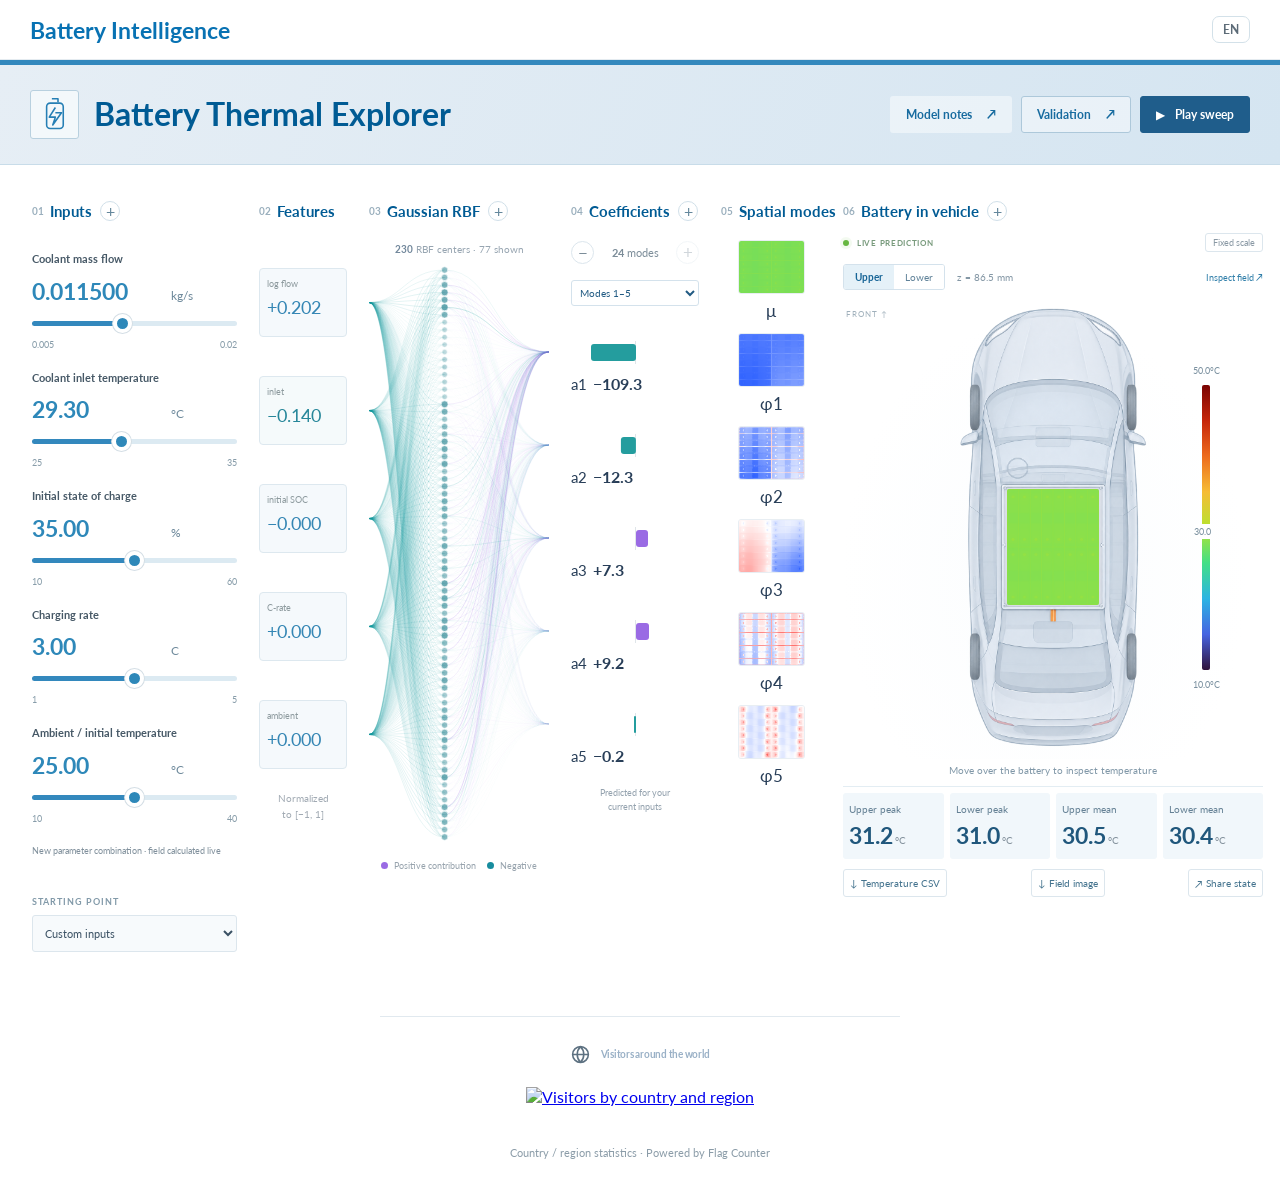
==== index.html @ 950eb792 "Add Chinese language toggle, independent visitor counter and wider vehicle layout" ====
<!doctype html>
<html lang="en">
<head><meta charset="utf-8"><meta name="viewport" content="width=device-width,initial-scale=1"><meta name="theme-color" content="#3388bd"><meta name="description" content="Explore live battery cooling predictions, POD modes, and independent COMSOL validation."><title>Battery Thermal Explorer — Battery Intelligence</title><link rel="icon" href="data:image/svg+xml,%3Csvg xmlns='http://www.w3.org/2000/svg' viewBox='0 0 32 32'%3E%3Crect x='6' y='6' width='20' height='23' rx='4' fill='%232e83b5'/%3E%3Cpath d='M14 1h5v4h-5zM18 9l-7 11h5l-2 8 8-13h-6z' fill='%23e5f3fb'/%3E%3C/svg%3E"><link rel="stylesheet" href="./style.css"><link rel="stylesheet" href="./theme.css?v=7"><link rel="preload" as="image" href="./assets/vehicle-chassis-vertical.png"></head>
<body>
<div class="topline"><a href="./" class="brand">Battery Intelligence</a><div class="top-right"><button id="languageToggle" class="lang" type="button" aria-label="Switch language" data-no-i18n>EN</button></div></div>
<header class="toolbar"><div class="identity"><div class="logo" aria-hidden="true"><svg viewBox="0 0 40 40"><rect x="11" y="7" width="19" height="29" rx="4"/><path d="M17 2h7v4M21 12l-7 11h7l-3 9 10-14h-7"/></svg></div><div><h1>Battery Thermal Explorer</h1></div></div><div class="actions"><button class="quiet" id="notesButton">Model notes <span>↗</span></button><button id="validationButton">Validation <span>↗</span></button><button class="primary" id="sweepButton"><span>▶</span> Play sweep</button></div></header>
<main>
<div id="loadError" class="error" role="alert" hidden></div>
<section class="pipeline" aria-label="Prediction pipeline">
 <section class="stage input-stage"><h2><span>01</span> Inputs <button class="help" data-help="inputs" aria-label="About model inputs">+</button></h2><div class="input-content">
<div class="control"><label for="flow">Coolant mass flow</label><div class="input-value"><input id="flowNumber" aria-label="Coolant mass flow (kg/s)" type="number" min="0.005" max="0.02" step="1e-06" value="0.0115"><span>kg/s</span></div><input id="flow" type="range" min="0.005" max="0.02" step="1e-06" value="0.0115"><div class="limits"><span>0.005</span><span>0.02</span></div></div><div class="control"><label for="tin">Coolant inlet temperature</label><div class="input-value"><input id="tinNumber" aria-label="Coolant inlet temperature (°C)" type="number" min="25" max="35" step="0.01" value="29.3"><span>°C</span></div><input id="tin" type="range" min="25" max="35" step="0.01" value="29.3"><div class="limits"><span>25</span><span>35</span></div></div><div class="control"><label for="soc">Initial state of charge</label><div class="input-value"><input id="socNumber" aria-label="Initial state of charge (%)" type="number" min="10" max="60" step="0.01" value="35"><span>%</span></div><input id="soc" type="range" min="10" max="60" step="0.01" value="35"><div class="limits"><span>10</span><span>60</span></div></div><div class="control"><label for="crate">Charging rate</label><div class="input-value"><input id="crateNumber" aria-label="Charging rate (C)" type="number" min="1" max="5" step="0.01" value="3"><span>C</span></div><input id="crate" type="range" min="1" max="5" step="0.01" value="3"><div class="limits"><span>1</span><span>5</span></div></div><div class="control"><label for="ambient">Ambient / initial temperature</label><div class="input-value"><input id="ambientNumber" aria-label="Ambient / initial temperature (°C)" type="number" min="10" max="40" step="0.01" value="25"><span>°C</span></div><input id="ambient" type="range" min="10" max="40" step="0.01" value="25"><div class="limits"><span>10</span><span>40</span></div></div><div id="inputMessage" class="input-message" role="status"></div><div id="boundaryNote" hidden></div><label class="preset-label" for="preset">STARTING POINT</label><select id="preset"><option value="custom">Custom inputs</option><option value="balanced">Balanced cooling</option><option value="cool">Cool inlet / high flow</option><option value="warm">Warm inlet / low flow</option></select>
 </div></section>
 <section class="stage feature-stage"><h2><span>02</span> Features</h2><div class="feature-content"><div class="feature-pill flow-feature"><small>log flow</small><strong id="u1">—</strong></div><div class="feature-pill tin-feature"><small>inlet</small><strong id="u2">—</strong></div><div class="feature-pill soc-feature"><small>initial SOC</small><strong id="u3">—</strong></div><div class="feature-pill crate-feature"><small>C-rate</small><strong id="u4">—</strong></div><div class="feature-pill ambient-feature"><small>ambient</small><strong id="u5">—</strong></div><p>Normalized<br>to [−1, 1]</p></div></section>
 <section class="stage rbf-stage"><h2><span>03</span> Gaussian RBF <button class="help" data-help="rbf" aria-label="About radial basis functions">+</button></h2><div class="network-wrap"><canvas id="network" width="480" height="1160" aria-label="Five-input Gaussian RBF responses connected to the displayed POD coefficients"></canvas><div class="network-label"><strong>230</strong> RBF centers · 77 shown</div></div><div class="network-legend"><span class="positive-dot"></span>Positive contribution <span class="negative-dot"></span>Negative</div></section>
 <section class="stage coefficients-stage"><h2><span>04</span> Coefficients <button class="help" data-help="coefficients" aria-label="About POD coefficients">+</button></h2><div class="mode-controls"><button id="lessModes" aria-label="Use one fewer POD mode">−</button><span><strong id="modeCount">24</strong> modes</span><button id="moreModes" aria-label="Use one more POD mode">+</button></div><select id="modePage" aria-label="Spatial modes to display"><option value="0">Modes 1–5</option><option value="1">Modes 6–10</option><option value="2">Modes 11–15</option><option value="3">Modes 16–20</option><option value="4">Modes 21–24</option></select><div id="coefficients" class="coefficients"></div><p class="coeff-caption">Predicted for your<br>current inputs</p></section>
 <section class="stage modes-stage"><h2><span>05</span> Spatial modes</h2><div id="modeTiles" class="mode-tiles"></div></section>
 <section class="stage field-stage"><h2><span>06</span> Battery in vehicle <button class="help" data-help="fields" aria-label="About the predicted temperature fields">+</button></h2><div class="field-top"><span id="predictionBadge" class="prediction-badge"><span class="live-dot"></span>LIVE PREDICTION</span><button id="scaleToggle" title="Switch between a fixed and adaptive temperature scale">Fixed scale</button></div>
  <div class="vehicle-toolbar"><div class="slice-tabs" aria-label="Choose internal cut plane"><button id="viewUpper" class="active" aria-pressed="true">Upper</button><button id="viewLower" aria-pressed="false">Lower</button></div><span id="activeHeight">z = 86.5 mm</span><button id="inspectField">Inspect field ↗</button></div>
  <div class="vehicle-panel"><div class="vehicle-scene"><img id="vehicleOutline" data-side="0" src="./assets/vehicle-sedan-vertical.png" alt="Transparent top-down sedan illustration with a longitudinal battery enclosure"><canvas id="vehicleField" width="516" height="644" tabindex="0" aria-label="Live battery temperature in an illustrative vehicle installation"></canvas></div><div class="vehicle-legend"><span id="scaleMax">42°C</span><div class="legend-gradient"></div><span id="scaleMid">33.5</span><span id="scaleMin">25°C</span></div><span class="orientation">FRONT ↑</span></div>
  <div class="vehicle-readout" id="vehicleReadout">Move over the battery to inspect temperature</div>
  <div hidden aria-hidden="true"><canvas id="upper" width="644" height="516"></canvas><canvas id="lower" width="644" height="516"></canvas><span id="upperReadout"></span><span id="lowerReadout"></span></div>
  <div class="stats"><div><span>Upper peak</span><strong id="upperMax">—</strong></div><div><span>Lower peak</span><strong id="lowerMax">—</strong></div><div><span>Upper mean</span><strong id="upperMean">—</strong></div><div><span>Lower mean</span><strong id="lowerMean">—</strong></div></div>
  <div class="export-actions"><button id="csvButton">↓ Temperature CSV</button><button id="pngButton">↓ Field image</button><button id="shareButton" aria-label="Copy a link with the current input parameters">↗ Share state</button></div>
 </section>
</section>
<section class="visitors-widget" aria-label="Visitors around the world"><h2><svg viewBox="0 0 24 24" aria-hidden="true"><circle cx="12" cy="12" r="9"/><path d="M3 12h18M12 3c-5 5-5 13 0 18M12 3c5 5 5 13 0 18"/></svg><span>Visitors around the world</span></h2><a href="https://info.flagcounter.com/058D" target="_blank" rel="noopener noreferrer"><img src="https://s05.flagcounter.com/count/058D/bg_FFFFFF/txt_666666/border_FFFFFF/columns_3/maxflags_12/viewers_0/labels_1/pageviews_1/flags_0/percent_0/" alt="Visitors by country and region" loading="lazy" referrerpolicy="no-referrer-when-downgrade"></a><p>Country / region statistics · Powered by Flag Counter</p></section></main>
<dialog id="validationDialog"><div class="dialog-heading"><div><span class="eyebrow">INDEPENDENT VALIDATION</span><h2>Physics, prediction & the difference.</h2></div><button class="close" data-close aria-label="Close validation">×</button></div><p class="dialog-lead">Compare with COMSOL on cases excluded from fitting, mean-field construction and POD basis generation.</p><div class="validation-toolbar"><label for="validationCase">Held-out condition <select id="validationCase"></select></label><div class="validation-values" id="validationValues"></div><button id="applyCase">Use these inputs ↗</button></div><div class="validation-metrics"><div><span>Current case RMSE</span><strong id="caseRmse">—</strong></div><div><span>Current case MAE</span><strong id="caseMae">—</strong></div><div><span>Largest point error</span><strong id="caseMax">—</strong></div><div><span>Reconstruction</span><strong id="validationModes">24 / 24 modes</strong></div></div><div class="validation-grid"><div class="grid-heading">COMSOL</div><div class="grid-heading">POD + RBF prediction</div><div class="grid-heading">Absolute error</div><figure><canvas id="vUpperTrue" width="483" height="387"></canvas><figcaption>Upper cut plane</figcaption></figure><figure><canvas id="vUpperPred" width="483" height="387"></canvas><figcaption>Upper cut plane</figcaption></figure><figure><canvas id="vUpperError" width="483" height="387"></canvas><figcaption id="upperErrorScale">Error</figcaption></figure><figure><canvas id="vLowerTrue" width="483" height="387"></canvas><figcaption>Lower cut plane</figcaption></figure><figure><canvas id="vLowerPred" width="483" height="387"></canvas><figcaption>Lower cut plane</figcaption></figure><figure><canvas id="vLowerError" width="483" height="387"></canvas><figcaption id="lowerErrorScale">Error</figcaption></figure></div><p class="validation-status" id="validationStatus" role="status"></p><div class="validation-bottom"><div><strong>0.07784 K</strong><span>Overall test RMSE</span></div><div><strong>0.26598 K</strong><span>Overall largest point error</span></div><div><strong>230 / 34 / 40</strong><span>Training / validation / test cases</span></div></div><p class="dialog-fine">Benchmark figures use the full 24-mode model. Temperature panels share the current temperature scale. Error panels share the displayed error scale. For custom conditions without a COMSOL solution, only a prediction is available.</p></dialog>
<dialog id="notesDialog"><div class="dialog-heading"><h2>Five-input endpoint model</h2><button class="close" data-close aria-label="Close model notes">×</button></div><div class="notes-body"><h3>Inputs and endpoint</h3><p>Flow: 0.005–0.020 kg/s. Inlet temperature: 25–35°C. Initial SOC: 10–60%. Charging rate: 1–5C. Ambient temperature: 10–40°C. Battery initial temperature equals ambient. The endpoint is SOC 100%, at t = 3600 × (1 − SOC₀) / C-rate seconds. This is a charging endpoint, not steady state.</p><h3>Prediction</h3><p>The model learns temperature rise above the coolant inlet. A training-only mean rise, the current inlet temperature and 24 POD mode contributions reconstruct two 161 × 129 fields. Gaussian RBF uses 230 centers, ε = 0.25, ridge = 0.0001 and an affine term. The fan draws 77 representative centers; all 230 are evaluated. Five modes are displayed at a time; all 24 are used by default.</p><h3>Data and validation</h3><p>304 complete cases: 230 training, 34 validation and 40 independent test cases. The planned GTR011–GTR020 and GVA005–GVA010 exports are missing and excluded. Actual endpoint SOC was audited for all included cases. Model selection used validation only. Test RMSE: 0.07784 K; largest point error: 0.26598 K.</p><h3>Scope</h3><p>Geometry and nominal cell capacity are fixed. Predictions accept new continuous combinations in the stated ranges. Reported errors compare against COMSOL, not experiments, and do not guarantee accuracy at every new input. Peak and mean values describe the internal cut planes, not the entire battery volume. Upper: z = 86.5 mm. Lower: z = 8.5 mm.</p></div></dialog>
<dialog id="helpDialog"><div class="dialog-heading"><h2 id="helpTitle"></h2><button class="close" data-close aria-label="Close explanation">×</button></div><div class="help-body" id="helpBody"></div></dialog>
<div class="toast" id="toast" role="status"></div>
<script type="module" src="./app.js?v=7"></script>
</body></html>
---- style.css ----
:root{--purple:#342363;--ink:#19232d;--blue:#2265ad;--teal:#159b9e;--green:#45a622;--violet:#9a6be4;--line:#e2e7ec;--muted:#74828c;--paper:#fff;--soft:#f3f6f8;font-family:Inter,"Segoe UI",Arial,sans-serif;color:var(--ink);font-synthesis:none}*{box-sizing:border-box}body{margin:0;background:white}button,input,select{font:inherit}button,a,input,select{-webkit-tap-highlight-color:transparent}button{cursor:pointer}button{border:1px solid var(--line);background:white;border-radius:7px;color:var(--ink);padding:10px 14px;transition:background .15s,border-color .15s}button:hover{background:#f0f4f8;border-color:#b8c7d5}button:focus-visible,select:focus-visible,a:focus-visible,input:focus-visible{outline:3px solid #9cbbff;outline-offset:3px}button:disabled{opacity:.35;cursor:default}button.primary{background:var(--purple);border-color:var(--purple);color:white}button.primary:hover{background:#4a347d}.topline{height:42px;background:var(--purple);border-bottom:3px solid #a5dc46;padding:0 30px;display:flex;justify-content:space-between;align-items:center;color:#f1effa;font-size:11px;letter-spacing:.03em}.brand{color:white;text-decoration:none;font-size:14px;font-weight:800;letter-spacing:.09em}.brand span{color:#b5e66a;margin:0 5px}.top-right{display:flex;align-items:center;gap:8px}.lang{border-left:1px solid #756a91;padding-left:17px;margin-left:14px;font-weight:700}.live-dot{display:inline-block;width:6px;height:6px;border-radius:50%;background:#67b741;box-shadow:0 0 0 3px #67b74114}.toolbar{height:101px;border-bottom:1px solid var(--line);display:flex;align-items:center;justify-content:space-between;padding:0 30px;gap:20px}.identity{display:flex;align-items:center;gap:15px}.logo{width:49px;height:49px;border:1px solid #e0e7ed;border-radius:11px;padding:6px}.logo svg{width:100%;height:100%;fill:none;stroke:#2567a8;stroke-width:1.8;stroke-linejoin:round}.logo path{stroke:#5cad37}h1{margin:0;font-size:clamp(18px,1.6vw,26px);font-weight:740;letter-spacing:-.6px}h1 span{color:var(--blue)}h1 i{font-style:normal;color:#a0acb6;padding:0 8px}.identity p{margin:9px 0 0;font-size:9px;font-weight:600;letter-spacing:1.5px;color:#6b7a88}.identity p span{margin-left:14px;color:#99a3ac}.actions{display:flex;gap:9px;align-items:center;white-space:nowrap;font-size:12px;font-weight:650}.actions button span{margin-left:12px}.actions .quiet{border-color:transparent}.actions .primary span{margin:0 7px 0 0}main{max-width:1780px;padding:0 30px;margin:auto}.scope{height:65px;display:flex;align-items:center;gap:13px;font-size:11px;color:#5d6d7a;white-space:nowrap}.scope b{font-weight:400;color:#bcc4ca}.scope-label{font-size:9px;color:#8a96a1;letter-spacing:1.1px;font-weight:700;margin-right:4px}.scope .info-button{padding:0;width:17px;height:17px;font:11px Georgia,serif;border-radius:50%;color:#7f8d98}.runtime{margin-left:auto;color:var(--teal);font:11px Consolas,monospace}.pipeline{display:grid;grid-template-columns:minmax(175px,1.1fr) 80px minmax(175px,1.15fr) 120px 100px minmax(305px,1.8fr);gap:20px;padding-top:15px;align-items:start}.stage{min-width:0}h2{font-size:14px;font-weight:750;letter-spacing:-.25px;margin:0;color:var(--blue);display:flex;gap:5px;align-items:center;min-height:25px;white-space:nowrap}h2>span{color:#99b0c6;font-size:10px;font-weight:650;margin-right:1px}.help{padding:0;width:20px;height:20px;border-radius:50%;margin-left:3px;color:#7890a6;font-size:16px;line-height:16px;font-weight:300}.input-content{padding-top:75px}.eyebrow{font-size:9px;letter-spacing:1.15px;color:#8595a2;font-weight:750}.intro{font-size:17px;line-height:1.55;letter-spacing:-.35px;color:#34495a;margin:13px 0 33px}.control{margin-bottom:31px;--accent:var(--green)}.control.teal{--accent:var(--teal)}.control label{display:block;font-size:11px;font-weight:650;margin-bottom:7px}.input-value{display:flex;align-items:baseline;gap:7px;color:var(--accent);margin-bottom:12px}.input-value input{width:120px;font:700 25px Consolas,"Courier New",monospace;letter-spacing:-1px;color:var(--accent);border:0;border-bottom:1px solid transparent;padding:2px 0;background:transparent;appearance:textfield;-moz-appearance:textfield}.input-value input::-webkit-inner-spin-button{-webkit-appearance:none}.input-value input:hover{border-bottom-color:#d7e1e9}.input-value span{font-size:12px}input[type=range]{display:block;width:100%;height:5px;appearance:none;background:linear-gradient(to right,var(--accent) 45%,#dbe8dd 45%);border-radius:5px;cursor:pointer;margin:13px 0}input[type=range]::-webkit-slider-thumb{appearance:none;width:19px;height:19px;background:var(--accent);border:4px solid white;border-radius:50%;box-shadow:0 0 0 1px #d4dee5}input[type=range]::-moz-range-thumb{width:12px;height:12px;background:var(--accent);border:4px solid white;border-radius:50%;box-shadow:0 0 0 1px #d4dee5}.limits{display:flex;justify-content:space-between;font-size:9px;color:#99a6b0;margin-top:8px}.input-message{font-size:10px;color:#80909c;margin-top:7px;min-height:28px;line-height:1.5}.boundary-note{font-size:10px;line-height:1.5;color:#98631d;padding:9px;border:1px solid #eddfc6;background:#fffbf1;border-radius:6px;margin:8px 0}.preset-label{display:block;font-size:8px;letter-spacing:1px;font-weight:700;color:#8e9da9;margin:17px 0 8px}select{max-width:100%;background:#f6f8fa;border:1px solid var(--line);border-radius:6px;padding:8px;font-size:10px;color:#3b5164}.input-stage select{width:100%}.scope-small{font-size:9px;color:#97a2ac;line-height:1.7;margin-top:18px}.feature-content{padding-top:195px}.feature-pill{position:relative;border:1px solid #e3e9ed;border-radius:9px;padding:10px 7px 9px;margin-bottom:95px;background:#f7faf8;color:var(--green)}.feature-pill.tin-feature{background:#f4fafa;color:var(--teal);margin-bottom:17px}.feature-pill small{font-size:8px;display:block;color:#8d9a9e;white-space:nowrap}.feature-pill strong{font:700 17px Consolas,monospace;display:block;margin-top:7px}.feature-pill>span{position:absolute;right:6px;top:-15px;font:italic 12px Georgia,serif;color:#74917c}.feature-content p{font-size:9px;line-height:1.6;text-align:center;color:#a1aab3}.network-wrap{height:570px;position:relative;margin-top:15px}.network-wrap canvas{width:100%;height:100%}.network-label{position:absolute;top:3px;left:0;right:0;text-align:center;font-size:9px;color:#97a5b1;pointer-events:none}.network-label strong{color:#71879b}.network-legend{display:flex;gap:5px;align-items:center;font-size:8px;color:#97a3ad;white-space:nowrap;justify-content:center}.positive-dot,.negative-dot{display:inline-block;width:7px;height:7px;border-radius:50%;background:var(--violet)}.negative-dot{background:var(--teal);margin-left:5px}.mode-controls{height:55px;display:flex;align-items:center;justify-content:space-between;gap:2px;font-size:10px;color:#7c8d99}.mode-controls button{width:23px;height:23px;padding:0;border-radius:50%;font-size:17px;color:#7c8d99}.mode-controls span{white-space:nowrap}.coefficient{height:93px;display:flex;flex-direction:column;justify-content:center;position:relative;border:0;background:none;text-align:left;padding:8px 0;width:100%;border-radius:0}.coefficient:hover{background:#f8f9fc;border-color:transparent}.coefficient .bar-track{height:23px;border-left:1px solid #dfe5e9;position:relative;left:50%;width:1px}.coefficient .bar{position:absolute;left:0;top:3px;height:17px;min-width:2px;border-radius:4px;background:var(--violet)}.coefficient .value{font:700 15px Consolas,monospace;margin-top:10px;text-align:center;white-space:nowrap;letter-spacing:-.6px}.coefficient .index{font:italic 13px Georgia,serif;margin-right:4px}.coefficient.disabled{opacity:.22}.coefficient.focused:after{position:absolute;bottom:8px;height:2px;background:#c8b4ec;content:"";left:20%;right:20%}.coeff-caption{font-size:9px;line-height:1.6;color:#94a2ae;text-align:center;margin:1px 0 0}.mode-tiles{padding-top:9px}.mode-tile{height:93px;display:flex;flex-direction:column;align-items:center;justify-content:center;padding:0;border:0;background:transparent;width:100%}.mode-tile:hover{background:#f5f7fa;border-color:transparent}.mode-tile canvas{width:67px;height:54px;border-radius:6px;border:1px solid #e8eef3;image-rendering:auto;box-shadow:0 1px 4px #22334408}.mode-tile span{font:bold italic 15px Georgia,serif;margin-top:6px}.mode-tile.disabled{opacity:.22}.field-top{height:45px;display:flex;justify-content:space-between;align-items:center;gap:5px}.prediction-badge{font-size:8px;letter-spacing:.8px;font-weight:700;color:#789a7c;display:flex;align-items:center;gap:8px}.field-top button{padding:3px 7px;font-size:8px;color:#8998a4}.fields-with-legend{display:flex;gap:10px}.field-canvases{flex:1;min-width:0}.field-block{margin-bottom:13px}.field-label{display:flex;justify-content:space-between;gap:3px;margin:0 0 7px;font-size:10px;font-weight:650}.field-label small{font-size:9px;font-weight:400;color:#93a0aa}.field-block canvas{display:block;width:100%;height:auto;aspect-ratio:161/129;border-radius:4px;cursor:crosshair;background:#f2f5f8;box-shadow:0 0 0 1px #233a4b0c}.field-readout{font:8px Consolas,monospace;color:#91a0ad;height:19px;padding-top:6px;white-space:nowrap;overflow:hidden}.legend{width:30px;position:relative;display:flex;flex-direction:column;font-size:9px;color:#7c8a96;text-align:center;padding-top:20px;padding-bottom:30px}.legend-gradient{flex:1;width:9px;min-height:250px;margin:8px auto;background:linear-gradient(to top,#30123b,#4664e1,#2cb4e3,#42df86,#b7e32f,#f6bc35,#ed6b1d,#c6260a,#7a0403);border-radius:4px}.legend>span:nth-last-child(2){position:absolute;top:49%;left:17px;font-size:8px;transform:translateY(8px);background:white;padding-left:2px}.stats{display:grid;grid-template-columns:repeat(4,1fr);gap:7px;margin-top:-3px}.stats>div{background:#f4f6f8;border-radius:7px;padding:10px 7px;min-width:0}.stats span{display:block;font-size:8px;color:#71838f;white-space:nowrap}.stats strong{display:block;font-size:17px;margin-top:7px;letter-spacing:-.6px;white-space:nowrap}.stats strong small{font-size:9px;font-weight:400;color:#82909b;margin-left:2px}.export-actions{display:flex;justify-content:space-between;gap:5px;margin:13px 0 0}.export-actions button{font-size:8px;padding:7px 5px;background:#fff;white-space:nowrap}.field-note{font-size:8px;line-height:1.5;color:#a0aab2;margin:9px 0}.formula-strip{margin-top:31px;padding:22px 0;border-top:1px solid var(--line);border-bottom:1px solid var(--line);display:flex;align-items:center;justify-content:space-between;gap:30px}.equation-label{display:block;font-size:8px;color:#8a9ba8;letter-spacing:1.1px;font-weight:700;margin-bottom:10px}.formula strong{font-family:Georgia,serif;font-size:19px;font-style:italic;font-weight:500}.purple{color:#8864bd}.proof{display:flex;align-items:center;gap:14px;border-left:1px solid var(--line);padding-left:30px}.proof-num{color:var(--blue);font-size:29px;letter-spacing:-1px;font-weight:700}.proof-num small{font-size:12px;letter-spacing:0;font-weight:400}.proof>span:last-child{font-size:10px;line-height:1.5;color:#596d7e}.proof button{padding:0;border:0;background:none;border-radius:0;font-size:9px;color:var(--blue)}.formula-description{font-size:11px;line-height:1.6;color:#627788}.formula-description span{font-size:9px;color:#96a4ae}footer{display:flex;justify-content:space-between;align-items:center;gap:15px;padding:20px 0 25px;color:#97a5af;font-size:9px}footer b{font-weight:400;padding:0 8px}footer button{padding:0;margin-left:15px;border:0;background:none;font-size:9px;color:#6f879e}.error{padding:15px;background:#fff1ec;color:#a23a21;border:1px solid #f3d4c5;font-size:13px;border-radius:7px;margin-bottom:10px}dialog{border:1px solid #e0e7ed;border-radius:16px;box-shadow:0 30px 120px #1f163a38;padding:30px;max-width:min(1100px,94vw);max-height:92vh;color:var(--ink);width:1100px}dialog::backdrop{background:#1b183d77;backdrop-filter:blur(4px)}.dialog-heading{display:flex;justify-content:space-between;align-items:center;gap:20px}.dialog-heading h2{font-size:25px;letter-spacing:-.7px;color:#263b4d;margin:8px 0;white-space:normal}.close{width:34px;height:34px;border-radius:50%;padding:0;font-size:23px;flex-shrink:0;color:#8496a4}.dialog-lead{font-size:12px;color:#83929e;line-height:1.6}.validation-toolbar{display:flex;align-items:center;justify-content:space-between;gap:20px;margin:25px 0 15px;padding:14px;background:#f4f7f9;border-radius:9px}.validation-toolbar label{font-size:10px;color:#82909a}.validation-toolbar select{margin-left:10px;background:white;min-width:110px}.validation-values{font:12px Consolas,monospace;color:#3f6077}.validation-toolbar button{font-size:10px;padding:8px 12px}.validation-metrics{display:grid;grid-template-columns:repeat(4,1fr);gap:12px;margin:18px 0}.validation-metrics>div{padding:10px;border-left:2px solid #dbe6ef}.validation-metrics span{display:block;font-size:10px;color:#8b99a4}.validation-metrics strong{display:block;margin-top:8px;font-size:18px;letter-spacing:-.5px}.validation-grid{display:grid;grid-template-columns:repeat(3,1fr);gap:8px 14px}.grid-heading{font-size:12px;font-weight:700;color:#617b8e;padding:8px 0}.validation-grid figure{margin:0}.validation-grid canvas{width:100%;aspect-ratio:161/129;height:auto;border-radius:5px;background:#edf2f6}.validation-grid figcaption{font-size:9px;color:#8b9ba7;margin:6px 0 13px}.validation-bottom{padding:17px;background:#f4f6fa;border-radius:9px;display:flex;justify-content:space-between;gap:20px}.validation-bottom strong{display:block;font-size:20px;color:var(--blue);letter-spacing:-.5px}.validation-bottom span{font-size:10px;color:#8a9ba7;display:block;margin-top:6px}.dialog-fine{font-size:10px;line-height:1.7;color:#94a0aa}.validation-status{color:#789382;font-size:11px}.notes-body{font-size:13px;color:#617587;line-height:1.8;margin-top:16px}.notes-body h3{font-size:13px;color:#2f4b60;margin:24px 0 6px}.notes-body p{margin:5px 0 12px}.notes-grid{display:grid;grid-template-columns:1fr 1fr;gap:35px}.math-note{font:13px/2 Consolas,monospace;background:#f5f7fa;border-radius:8px;padding:16px;color:#5d4887}.notes-future{border-top:1px solid var(--line);padding-top:15px;font-size:11px}.help-body{font-size:14px;line-height:1.8;color:#647b8c;margin-top:15px}.help-body canvas{max-width:420px;width:100%;border-radius:8px;display:block;margin:18px auto}.help-body .mode-description{font:12px Consolas,monospace;text-align:center}#helpDialog{width:620px}.toast{position:fixed;bottom:25px;left:50%;transform:translate(-50%,20px);opacity:0;pointer-events:none;background:var(--purple);color:white;padding:12px 20px;border-radius:8px;font-size:12px;box-shadow:0 5px 25px #34236328;transition:.2s;z-index:100}.toast.visible{opacity:1;transform:translate(-50%,0)}
@media(min-width:1700px){.pipeline{grid-template-columns:230px 95px minmax(230px,1.1fr) 150px 125px minmax(390px,1.6fr);gap:30px}.network-wrap{height:650px}.coefficient,.mode-tile{height:105px}.mode-tile canvas{width:80px;height:64px}.field-readout{font-size:10px}.field-label{font-size:12px}.stats strong{font-size:22px}h2{font-size:16px}.feature-content{padding-top:230px}.feature-pill{margin-bottom:125px}.input-content{padding-top:110px}.control{margin-bottom:50px}.scope{font-size:12px}.export-actions button{font-size:10px}}
@media(max-width:1200px){main{padding:0 22px}.toolbar{padding:0 22px}.pipeline{grid-template-columns:minmax(180px,1.5fr) 95px minmax(200px,1.5fr) 140px 120px;gap:25px}.field-stage{grid-column:1/-1;border-top:1px solid var(--line);padding-top:22px;display:grid;grid-template-columns:1fr 1fr;column-gap:30px}.field-stage h2,.field-top{grid-column:1/-1}.fields-with-legend{grid-column:1/-1}.field-canvases{display:grid;grid-template-columns:1fr 1fr;gap:30px}.legend{padding-bottom:35px}.legend-gradient{min-height:150px}.stats{grid-column:1/-1;margin-top:10px}.export-actions{justify-content:flex-start;grid-column:1/-1}.export-actions button{font-size:10px;padding:9px 16px}.field-note{grid-column:1/-1}.actions .quiet{display:none}.scope{gap:9px}.identity p span{display:none}.formula-description{display:none}.formula-strip{margin-top:20px}.proof{padding-left:20px}.network-wrap{height:565px}}
@media(max-width:800px){.topline{padding:0 17px}.top-right>span:nth-child(2){display:none}.toolbar{height:auto;min-height:100px;flex-wrap:wrap;padding:17px;gap:13px}.identity{gap:10px}.logo{width:39px;height:39px}.identity p{font-size:7px;letter-spacing:1px}.actions{width:100%;justify-content:flex-end}.actions button{font-size:11px;padding:8px 12px}main{padding:0 17px}.scope{height:auto;flex-wrap:wrap;gap:7px;padding:16px 0;font-size:9px}.scope-label{width:100%}.runtime{margin-left:0;width:100%;margin-top:6px}.pipeline{grid-template-columns:1fr 1fr 1fr;gap:25px 15px}.input-stage{grid-column:1/3}.input-content{padding-top:20px}.intro{font-size:16px;margin:10px 0 22px}.control{margin-bottom:23px}.control label{font-size:12px}.input-value input{font-size:26px;width:138px}.input-stage select{font-size:11px}.scope-small{display:none}.feature-stage{grid-column:3}.feature-content{padding-top:128px}.feature-pill{margin-bottom:110px}.rbf-stage{grid-column:1}.coefficients-stage{grid-column:2}.modes-stage{grid-column:3}.network-wrap{height:565px}.network-label{font-size:8px}.network-legend{display:none}.field-stage{grid-column:1/-1;display:block}.field-canvases{gap:15px}.field-label{font-size:9px;flex-wrap:wrap}.field-label small{font-size:8px}.legend{width:24px;font-size:8px}.legend-gradient{width:7px;min-height:100px}.legend>span:nth-last-child(2){display:none}.field-readout{font-size:7px;white-space:normal;height:25px}.stats{gap:5px}.stats>div{padding:9px 6px}.stats strong{font-size:17px}.stats span{font-size:8px}.formula-strip{flex-wrap:wrap;gap:20px}.formula strong{font-size:17px}.proof{border-left:0;padding-left:0}.proof-num{font-size:25px}footer{align-items:flex-start;line-height:1.8;font-size:8px}footer>span:last-child{text-align:right}footer button{display:block;margin:0 0 0 auto}.coefficient .value{font-size:14px}.mode-tile canvas{width:60px;height:48px}h2{font-size:12px}dialog{padding:20px;max-width:96vw;max-height:94vh;border-radius:11px}.dialog-heading h2{font-size:20px}.validation-toolbar{flex-wrap:wrap;gap:13px}.validation-values{font-size:10px}.validation-metrics{grid-template-columns:1fr 1fr}.validation-metrics strong{font-size:16px}.validation-grid{gap:6px}.grid-heading{font-size:9px}.validation-grid figcaption{font-size:8px}.validation-bottom{gap:9px}.validation-bottom strong{font-size:16px}.validation-bottom span{font-size:8px}.notes-grid{grid-template-columns:1fr;gap:0}.field-top button{font-size:9px}}
@media(prefers-reduced-motion:reduce){*{transition:none!important;scroll-behavior:auto!important}}

.coefficients{padding-top:46px}@media(min-width:1700px){.coefficients{padding-top:59px}}
---- theme.css ----
@font-face{font-family:Lato;src:url('./assets/Lato-Regular.ttf') format('truetype');font-style:normal;font-weight:400;font-display:swap}@font-face{font-family:Lato;src:url('./assets/Lato-Bold.ttf') format('truetype');font-style:normal;font-weight:700;font-display:swap}
:root{font-family:Lato,'Segoe UI',Helvetica,Arial,sans-serif;--purple:#205a86;--blue:#267fb5;--ink:#283e58;--line:#dce6ed;--soft:#f3f8fb;--green:#2e88b9;--teal:#178c9e}body{color:#34485a;background:#fff;-webkit-font-smoothing:antialiased}.topline{height:52px;background:white;color:#66727b;border-bottom:1px solid #e4ebf0;padding:0 max(30px,calc((100vw - 1576px)/2));font-size:11px}.brand{color:#2d86b9;font-size:19px;letter-spacing:1px;font-weight:400}.brand span{color:#9bbdd1;margin:0 4px}.lang{border-color:#d3e1e9;color:#5d6c78}.toolbar{height:98px;background:#3388bd;color:white;border-bottom:0;padding:0 max(30px,calc((100vw - 1576px)/2));box-shadow:inset 0 2px 4px #19537918}.logo{border-color:#ffffff5c;background:#ffffff0d;border-radius:3px}.logo svg{stroke:white}.logo path{stroke:#d6ecf8}h1{font-size:27px;font-weight:400;letter-spacing:0;color:white}h1 span{color:#d9effc}h1 i{color:#d0e7f5}.identity p{font-size:9px;font-weight:400;letter-spacing:1.4px;color:#e1f1fa}.identity p span{color:#c1dff0}.actions button{font-family:Lato,Arial,sans-serif;font-weight:700;border-radius:3px;background:#ffffff13;color:white;border-color:#ffffff66;padding:10px 15px}.actions button:hover{background:#ffffff2a}.actions .quiet{border-color:transparent}.actions button.primary{background:#1f5d8b;border-color:#1f5d8b}.actions button.primary:hover{background:#184d75}main{max-width:1640px;padding:0 32px}.scope{height:62px;gap:12px;font-size:11px;color:#667f91;border-bottom:1px solid #e5edf2}.scope-label{font-size:9px;font-weight:700;color:#778e9d}.scope .runtime{font-family:Lato,Arial,sans-serif;font-size:11px;color:#328397}.pipeline{grid-template-columns:205px 88px minmax(230px,1fr) 128px 100px 340px;gap:22px;padding:26px 0 0;align-items:start;background:linear-gradient(90deg,#f1f8fc38,white 38%)}.stage h2{font-family:Lato,Arial,sans-serif;font-size:15px;letter-spacing:0;font-weight:700;color:#225b83;height:28px;min-height:28px}.stage h2>span{color:#9aafbd;font-size:10px}.help{border-color:#d1e0e9;color:#64879c}.input-content{padding-top:75px}.eyebrow{color:#7294a8;font-size:9px;letter-spacing:1.1px}.intro{font-size:19px;font-weight:400;line-height:1.5;letter-spacing:0;color:#355a77;margin:14px 0 35px}.control{margin-bottom:44px}.control label{font-size:12px;font-weight:700;color:#3e5b70;line-height:1.5}.input-value input{font-family:Lato,Arial,sans-serif;font-size:28px;font-weight:400;letter-spacing:0;width:135px}.input-value span{font-size:12px;color:#6f8a9c}.limits{font-family:Lato,Arial,sans-serif;font-size:10px;color:#879ca9}.input-message{font-size:11px;line-height:1.6;min-height:35px}.preset-label{font-size:9px;color:#829aa9}.input-stage select{font-size:11px;padding:10px 8px;background:#f7fafc;border-radius:3px}.scope-small{font-size:10px;line-height:1.7;color:#91a4af}.feature-content{padding-top:201px}.feature-pill{border-color:#dde8ef;background:#f5f9fc;color:#3486b4;border-radius:4px;padding:11px 7px;margin-bottom:99px}.feature-pill.tin-feature{background:#f5fafb;color:#27879a;margin-bottom:18px}.feature-pill strong{font:400 20px Lato,Arial,sans-serif}.feature-pill small{font-size:9px}.feature-content p{font-size:10px}.feature-pill>span{font-family:Cambria,Georgia,serif}.network-wrap{height:570px;margin-top:15px}.network-label{font-size:10px}.network-legend{font-size:9px;gap:6px}.mode-controls{height:55px;font-size:11px}.coefficients{padding-top:46px}.coefficient{height:93px}.coefficient .value{font-family:Lato,Arial,sans-serif;font-weight:700;font-size:16px;letter-spacing:0}.coefficient .index{font-family:Cambria,Georgia,serif;font-size:15px;font-weight:400;margin-right:6px}.coefficient .bar{border-radius:3px}.coeff-caption{font-size:10px}.mode-tiles{padding-top:9px}.mode-tile{height:93px}.mode-tile canvas{width:67px;height:54px;border-radius:3px;box-shadow:none}.mode-tile span{font-family:Cambria,Georgia,serif;font-size:17px;font-weight:400}.field-stage{height:640px;display:flex;flex-direction:column;grid-column:auto;min-width:0}.field-stage h2{flex-shrink:0}.field-top{height:35px;flex-shrink:0}.prediction-badge{font-size:8px;letter-spacing:.7px}.field-top button{border-radius:3px;font-size:9px}.vehicle-toolbar{display:flex;align-items:center;gap:9px;height:34px;flex-shrink:0;font-size:10px;color:#8497a5}.slice-tabs{display:flex;border:1px solid #d4e2ec;border-radius:3px;overflow:hidden}.slice-tabs button{border:0;border-radius:0;background:#fff;color:#608299;padding:6px 11px;font-size:10px}.slice-tabs button.active{background:#e5f1f8;color:#176597;font-weight:700}.vehicle-toolbar #inspectField{margin-left:auto;padding:4px 0;font-size:9px;border:0;background:none;color:#2f7ea9;white-space:nowrap}.vehicle-panel{position:relative;flex:1;min-height:0;background:radial-gradient(ellipse at 48% 60%,#ecf4fa3b,transparent 66%);margin:2px 0}.vehicle-scene{height:100%;aspect-ratio:640/1536;width:auto;max-width:100%;position:relative;margin:auto}.vehicle-scene>img{display:block;position:absolute;left:-30%;top:0;width:160%;max-width:none;height:100%;pointer-events:none}.vehicle-scene #vehicleField{position:absolute;left:25.962733%;top:41.666667%;width:48.074534%;height:25%;border-radius:2px;cursor:crosshair;box-shadow:inset 0 0 0 1px #576f7c33;z-index:1}.vehicle-legend{position:absolute;right:0;top:15%;bottom:15%;width:30px;display:flex;flex-direction:column;align-items:center;color:#7a909f;font-size:9px}.vehicle-legend .legend-gradient{flex:1;min-height:0;width:8px;margin:9px 0;border-radius:2px}.vehicle-legend #scaleMid{position:absolute;top:49%;right:10px;background:white;padding:2px 0}.orientation{position:absolute;left:3px;top:13px;font-size:8px;letter-spacing:1px;color:#a0b0bb}.vehicle-readout{font-family:Lato,Arial,sans-serif;font-size:10px;text-align:center;height:25px;flex-shrink:0;color:#8198a8;padding:3px 0;white-space:nowrap}.stats{flex-shrink:0;gap:6px;margin:0;padding-top:6px;border-top:1px solid #e3edf3}.stats>div{background:#f1f7fb;border-radius:3px;padding:10px 6px}.stats span{font-size:9px;color:#658195}.stats strong{font-size:20px;font-weight:400;letter-spacing:0;color:#214e70;margin-top:6px}.stats strong small{font-size:10px}.export-actions{flex-shrink:0;margin-top:10px;gap:5px}.export-actions button{font-size:9px;border-radius:3px;padding:7px 6px;color:#44738e}.field-note{font-size:8px;line-height:1.5;color:#91a4af;flex-shrink:0;margin:8px 0 0}.formula-strip{margin-top:28px;padding:21px 0;border-color:#dde9f1}.formula strong{font-family:Cambria,Georgia,serif;font-size:20px;letter-spacing:0;font-weight:400}.purple{color:#497ca0}.proof-num{color:#297eb0;font-weight:400}.proof button{font-size:10px}.proof>span:last-child{font-size:11px}.formula-description{font-size:12px;color:#597c94}.formula-description span{font-size:10px}.equation-label{color:#7c96a6}.proof{border-color:#dde9f1}footer{font-size:10px;color:#8ba0ad}.dialog-heading h2{color:#285f85;font-family:Lato,Arial,sans-serif;font-weight:400;font-size:27px;letter-spacing:0}.notes-body,.dialog-lead,.help-body{font-family:Lato,Arial,sans-serif}.math-note{font-family:Cambria,Georgia,serif;font-size:15px;background:#f1f7fb;color:#376d91}.validation-metrics strong,.validation-bottom strong{font-family:Lato,Arial,sans-serif;font-weight:400}.validation-values{font-family:Lato,Arial,sans-serif;font-size:13px}.validation-bottom{background:#eff6fb;border-radius:4px}dialog{border-radius:7px}.notes-grid h3{color:#386b8b}.help-body canvas{max-width:460px}.toast{background:#205f8d;border-radius:4px}
@media(min-width:1700px){.pipeline{grid-template-columns:220px 92px minmax(250px,1fr) 135px 105px 350px;gap:25px}.network-wrap{height:570px}.coefficient,.mode-tile{height:93px}.mode-tile canvas{width:70px;height:56px}.feature-content{padding-top:201px}.feature-pill{margin-bottom:99px}.input-content{padding-top:75px}.coefficients{padding-top:46px}.stats strong{font-size:20px}.export-actions button{font-size:9px}}
@media(max-width:1250px){.pipeline{grid-template-columns:180px 76px minmax(190px,1fr) 105px 85px 290px;gap:15px}main{padding:0 24px}.stage h2{font-size:13px}.control label{font-size:11px}.vehicle-toolbar{gap:5px}.slice-tabs button{padding:6px 8px}.vehicle-toolbar #inspectField{font-size:8px}.stats strong{font-size:18px}.stats span{font-size:8px}.input-value input{font-size:25px;width:120px}.network-legend{font-size:8px}.toolbar{padding:0 24px}h1{font-size:23px}.actions{font-size:11px}}
@media(max-width:1050px){.pipeline{grid-template-columns:180px 85px minmax(200px,1fr) 120px 100px;gap:20px}.field-stage{grid-column:1/-1;height:580px;max-width:600px;width:100%;justify-self:center;border-top:1px solid #dce8f1;padding-top:20px;margin-top:15px}.vehicle-scene{margin:auto}.vehicle-panel{min-height:270px}.vehicle-legend{right:13%}.stats{grid-column:auto}.export-actions{justify-content:center;grid-column:auto}.field-stage h2,.field-top{grid-column:auto}.field-note{text-align:center;grid-column:auto}.vehicle-readout{height:25px}.formula-description{display:block}.actions .quiet{display:none}}
@media(max-width:760px){.toolbar{padding:16px 18px;height:auto;min-height:110px}.identity p{font-size:8px}.identity p span{display:none}h1{font-size:20px}.topline{padding:0 18px;height:44px}.brand{font-size:16px}main{padding:0 18px}.scope{height:auto;min-height:80px;font-size:10px;gap:8px;padding:13px 0}.scope-label{width:100%}.pipeline{grid-template-columns:minmax(130px,1fr) 105px 85px;gap:18px 12px;padding-top:22px}.input-stage{grid-column:1/3}.feature-stage{grid-column:3}.input-content{padding-top:20px}.intro{font-size:19px;margin:13px 0 25px}.control{margin-bottom:30px}.input-value input{font-size:27px;width:135px}.feature-content{padding-top:153px}.feature-pill{margin-bottom:105px}.rbf-stage{grid-column:1}.coefficients-stage{grid-column:2}.modes-stage{grid-column:3}.network-wrap{height:570px}.field-stage{grid-column:1/-1;display:flex;height:590px;max-width:400px}.stage h2{font-size:12px}.scope .runtime{font-size:10px}.mode-tile canvas{width:61px;height:49px}.coefficient .value{font-size:14px}.formula-strip{gap:20px}.formula-description{display:none}.formula strong{font-size:18px}.stats strong{font-size:20px}.stats span{font-size:9px}.export-actions button{font-size:10px}.vehicle-toolbar{font-size:10px}.vehicle-toolbar #inspectField{font-size:10px}.vehicle-legend{right:3%}.notes-grid{grid-template-columns:1fr}.dialog-heading h2{font-size:22px}.field-stage h2{font-size:15px}}

/* Restrained typography and blue hierarchy inspired by the COMSOL product pages. */
body,input,button,select,textarea{font-family:Lato,'Segoe UI',Helvetica,Arial,sans-serif}
.topline{height:60px}.brand{font-size:23px;font-weight:700;letter-spacing:0;color:#0872b3}.brand:hover{color:#005b94}
.toolbar{height:105px;background:linear-gradient(110deg,#e6eef5,#d5e5f1);color:#005b94;box-shadow:none;border-top:5px solid #3388bd;border-bottom:1px solid #c8dce9}
h1{color:#005b94;font-size:32px;font-weight:700;line-height:1.2;letter-spacing:0}.logo{border-color:#b8d0df;background:#f3f8fb}.logo svg,.logo path{stroke:#267fb5}
.actions button{color:#176b9f;background:#ffffff70;border-color:#adc8da;font-weight:700}.actions button:hover{background:#fff}.actions .primary{color:white;background:#3388bd;border-color:#3388bd}.actions button.primary:hover{background:#2175ac}
.pipeline{padding-top:32px;padding-bottom:28px;background:none}main{padding-bottom:15px}
.stage h2{color:#005b94;font-size:15px;font-weight:700}.intro{font-weight:400;color:#52616e}.control label{font-weight:700;color:#475967}
.feature-pill strong,.coefficient .value,.coefficient .index,.mode-tile span,.vehicle-readout,.field-readout,.help-body .mode-description,.math-note,.validation-values{font-family:Lato,'Segoe UI',Helvetica,Arial,sans-serif}
.input-value input,.stats strong{font-weight:700;font-variant-numeric:tabular-nums}.stats strong{color:#20577c}.dialog-heading h2{font-weight:700;color:#005b94}.notes-body,.dialog-lead,.help-body{color:#52616e}.notes-grid h3{font-weight:700;color:#005b94}
@media(max-width:1250px){h1{font-size:27px}.stage h2{font-size:13px}}
@media(max-width:760px){.brand{font-size:20px}.topline{height:50px}.toolbar{height:auto;min-height:110px}h1{font-size:23px}.stage h2{font-size:12px}.field-stage h2{font-size:15px}.pipeline{padding-top:24px}}

/* Five aligned input channels and paged inspection of all 24 modes. */
.input-content{padding-top:26px}.control{margin-bottom:20px}.control label{font-size:11px}.input-value input{font-size:23px;width:132px}.input-value{margin:5px 0}.limits{font-size:9px}.feature-content{padding-top:43px}.feature-pill,.feature-pill.tin-feature{height:69px;margin:0 0 39px;padding:9px 7px}.feature-pill strong{font-size:18px}.feature-content p{margin-top:-18px}.input-message{font-size:9px;min-height:35px}.coefficients{padding-top:14px}#modePage{width:100%;padding:5px 4px;border:1px solid #d4e2ec;border-radius:3px;color:#225b83;background:white;font:10px Lato,Arial,sans-serif}.coeff-caption{font-size:9px}
@media(min-width:1700px){.input-content{padding-top:26px}.control{margin-bottom:20px}.feature-content{padding-top:43px}.feature-pill{margin-bottom:39px}.coefficients{padding-top:14px}}
@media(max-width:760px){.input-content{padding-top:24px}.feature-content{padding-top:43px}.control{margin-bottom:20px}.feature-pill{margin-bottom:39px}.input-stage{grid-column:1/3}.feature-stage{grid-column:3}}

/* Compact RBF fan and a larger vehicle viewport. */
.lang{cursor:pointer;background:white;font:700 12px Lato,'Microsoft YaHei',sans-serif;padding:5px 10px}.lang:hover{background:#eef6fb}
html[lang="zh-CN"] body,html[lang="zh-CN"] input,html[lang="zh-CN"] button,html[lang="zh-CN"] select{font-family:Lato,'Microsoft YaHei','PingFang SC',Arial,sans-serif}
@media(min-width:1251px){.pipeline{grid-template-columns:205px 88px minmax(180px,.65fr) 128px 100px minmax(420px,1.35fr);gap:22px}}
@media(min-width:1051px) and (max-width:1250px){.pipeline{grid-template-columns:180px 76px minmax(150px,.65fr) 105px 85px minmax(330px,1.35fr);gap:15px}}
@media(min-width:1051px){.field-stage{height:700px}.network-wrap{height:620px}.vehicle-legend{right:10%}.vehicle-toolbar{gap:12px}.stats span{font-size:10px}.stats strong{font-size:23px}.export-actions button{font-size:10px}}
.visitors-widget{max-width:520px;margin:36px auto 0;padding:25px 12px 10px;border-top:1px solid #e1e9ef;text-align:center;color:#6b7e8c}.visitors-widget h2{display:flex;justify-content:center;align-items:center;gap:10px;font:400 16px Lato,'Microsoft YaHei',Arial,sans-serif;color:#5d7181;margin:0 0 20px}.visitors-widget svg{width:21px;height:21px;stroke:currentColor;fill:none;stroke-width:1.8}.visitors-widget a{display:block}.visitors-widget img{max-width:100%;height:auto;min-height:45px}.visitors-widget p{font-size:11px;margin:14px 0;color:#8b9ca8}html[lang="zh-CN"] .stage h2{font-size:14px}html[lang="zh-CN"] .stats span{font-size:10px}
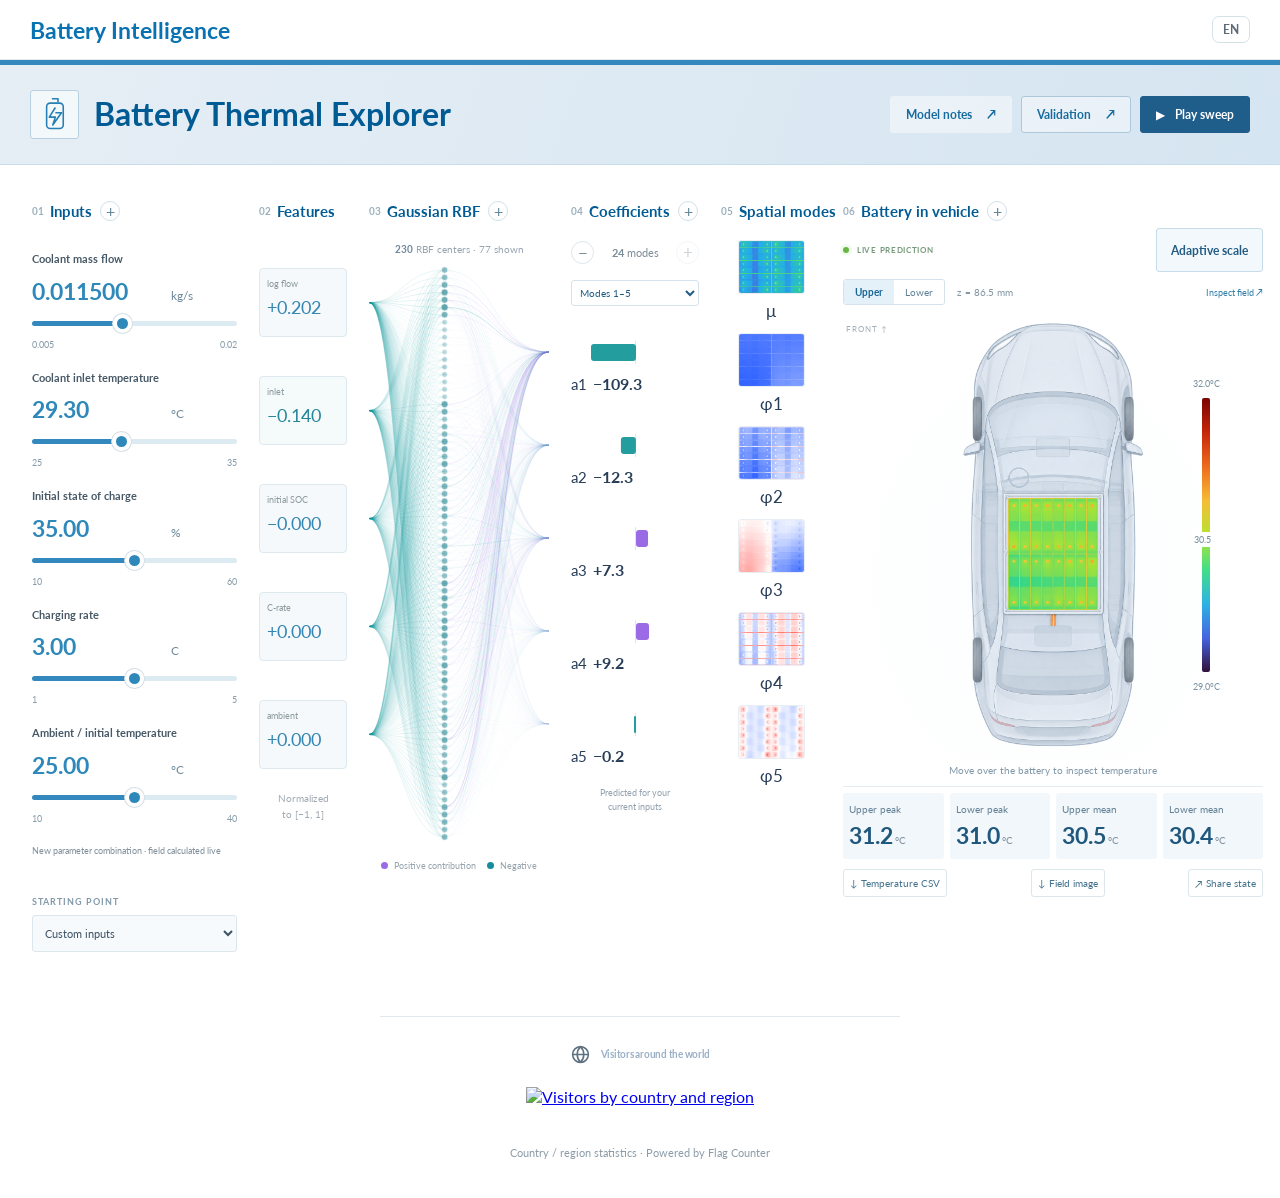
==== commit 9e0dbe33: "Default to adaptive temperature scaling and enlarge scale control" ====
--- a/index.html
+++ b/index.html
@@ -1,6 +1,6 @@
 <!doctype html>
 <html lang="en">
-<head><meta charset="utf-8"><meta name="viewport" content="width=device-width,initial-scale=1"><meta name="theme-color" content="#3388bd"><meta name="description" content="Explore live battery cooling predictions, POD modes, and independent COMSOL validation."><title>Battery Thermal Explorer — Battery Intelligence</title><link rel="icon" href="data:image/svg+xml,%3Csvg xmlns='http://www.w3.org/2000/svg' viewBox='0 0 32 32'%3E%3Crect x='6' y='6' width='20' height='23' rx='4' fill='%232e83b5'/%3E%3Cpath d='M14 1h5v4h-5zM18 9l-7 11h5l-2 8 8-13h-6z' fill='%23e5f3fb'/%3E%3C/svg%3E"><link rel="stylesheet" href="./style.css"><link rel="stylesheet" href="./theme.css?v=7"><link rel="preload" as="image" href="./assets/vehicle-chassis-vertical.png"></head>
+<head><meta charset="utf-8"><meta name="viewport" content="width=device-width,initial-scale=1"><meta name="theme-color" content="#3388bd"><meta name="description" content="Explore live battery cooling predictions, POD modes, and independent COMSOL validation."><title>Battery Thermal Explorer — Battery Intelligence</title><link rel="icon" href="data:image/svg+xml,%3Csvg xmlns='http://www.w3.org/2000/svg' viewBox='0 0 32 32'%3E%3Crect x='6' y='6' width='20' height='23' rx='4' fill='%232e83b5'/%3E%3Cpath d='M14 1h5v4h-5zM18 9l-7 11h5l-2 8 8-13h-6z' fill='%23e5f3fb'/%3E%3C/svg%3E"><link rel="stylesheet" href="./style.css"><link rel="stylesheet" href="./theme.css?v=8"><link rel="preload" as="image" href="./assets/vehicle-chassis-vertical.png"></head>
 <body>
 <div class="topline"><a href="./" class="brand">Battery Intelligence</a><div class="top-right"><button id="languageToggle" class="lang" type="button" aria-label="Switch language" data-no-i18n>EN</button></div></div>
 <header class="toolbar"><div class="identity"><div class="logo" aria-hidden="true"><svg viewBox="0 0 40 40"><rect x="11" y="7" width="19" height="29" rx="4"/><path d="M17 2h7v4M21 12l-7 11h7l-3 9 10-14h-7"/></svg></div><div><h1>Battery Thermal Explorer</h1></div></div><div class="actions"><button class="quiet" id="notesButton">Model notes <span>↗</span></button><button id="validationButton">Validation <span>↗</span></button><button class="primary" id="sweepButton"><span>▶</span> Play sweep</button></div></header>
@@ -14,7 +14,7 @@
  <section class="stage rbf-stage"><h2><span>03</span> Gaussian RBF <button class="help" data-help="rbf" aria-label="About radial basis functions">+</button></h2><div class="network-wrap"><canvas id="network" width="480" height="1160" aria-label="Five-input Gaussian RBF responses connected to the displayed POD coefficients"></canvas><div class="network-label"><strong>230</strong> RBF centers · 77 shown</div></div><div class="network-legend"><span class="positive-dot"></span>Positive contribution <span class="negative-dot"></span>Negative</div></section>
  <section class="stage coefficients-stage"><h2><span>04</span> Coefficients <button class="help" data-help="coefficients" aria-label="About POD coefficients">+</button></h2><div class="mode-controls"><button id="lessModes" aria-label="Use one fewer POD mode">−</button><span><strong id="modeCount">24</strong> modes</span><button id="moreModes" aria-label="Use one more POD mode">+</button></div><select id="modePage" aria-label="Spatial modes to display"><option value="0">Modes 1–5</option><option value="1">Modes 6–10</option><option value="2">Modes 11–15</option><option value="3">Modes 16–20</option><option value="4">Modes 21–24</option></select><div id="coefficients" class="coefficients"></div><p class="coeff-caption">Predicted for your<br>current inputs</p></section>
  <section class="stage modes-stage"><h2><span>05</span> Spatial modes</h2><div id="modeTiles" class="mode-tiles"></div></section>
- <section class="stage field-stage"><h2><span>06</span> Battery in vehicle <button class="help" data-help="fields" aria-label="About the predicted temperature fields">+</button></h2><div class="field-top"><span id="predictionBadge" class="prediction-badge"><span class="live-dot"></span>LIVE PREDICTION</span><button id="scaleToggle" title="Switch between a fixed and adaptive temperature scale">Fixed scale</button></div>
+ <section class="stage field-stage"><h2><span>06</span> Battery in vehicle <button class="help" data-help="fields" aria-label="About the predicted temperature fields">+</button></h2><div class="field-top"><span id="predictionBadge" class="prediction-badge"><span class="live-dot"></span>LIVE PREDICTION</span><button id="scaleToggle" title="Switch between a fixed and adaptive temperature scale">Adaptive scale</button></div>
   <div class="vehicle-toolbar"><div class="slice-tabs" aria-label="Choose internal cut plane"><button id="viewUpper" class="active" aria-pressed="true">Upper</button><button id="viewLower" aria-pressed="false">Lower</button></div><span id="activeHeight">z = 86.5 mm</span><button id="inspectField">Inspect field ↗</button></div>
   <div class="vehicle-panel"><div class="vehicle-scene"><img id="vehicleOutline" data-side="0" src="./assets/vehicle-sedan-vertical.png" alt="Transparent top-down sedan illustration with a longitudinal battery enclosure"><canvas id="vehicleField" width="516" height="644" tabindex="0" aria-label="Live battery temperature in an illustrative vehicle installation"></canvas></div><div class="vehicle-legend"><span id="scaleMax">42°C</span><div class="legend-gradient"></div><span id="scaleMid">33.5</span><span id="scaleMin">25°C</span></div><span class="orientation">FRONT ↑</span></div>
   <div class="vehicle-readout" id="vehicleReadout">Move over the battery to inspect temperature</div>
@@ -28,5 +28,5 @@
 <dialog id="notesDialog"><div class="dialog-heading"><h2>Five-input endpoint model</h2><button class="close" data-close aria-label="Close model notes">×</button></div><div class="notes-body"><h3>Inputs and endpoint</h3><p>Flow: 0.005–0.020 kg/s. Inlet temperature: 25–35°C. Initial SOC: 10–60%. Charging rate: 1–5C. Ambient temperature: 10–40°C. Battery initial temperature equals ambient. The endpoint is SOC 100%, at t = 3600 × (1 − SOC₀) / C-rate seconds. This is a charging endpoint, not steady state.</p><h3>Prediction</h3><p>The model learns temperature rise above the coolant inlet. A training-only mean rise, the current inlet temperature and 24 POD mode contributions reconstruct two 161 × 129 fields. Gaussian RBF uses 230 centers, ε = 0.25, ridge = 0.0001 and an affine term. The fan draws 77 representative centers; all 230 are evaluated. Five modes are displayed at a time; all 24 are used by default.</p><h3>Data and validation</h3><p>304 complete cases: 230 training, 34 validation and 40 independent test cases. The planned GTR011–GTR020 and GVA005–GVA010 exports are missing and excluded. Actual endpoint SOC was audited for all included cases. Model selection used validation only. Test RMSE: 0.07784 K; largest point error: 0.26598 K.</p><h3>Scope</h3><p>Geometry and nominal cell capacity are fixed. Predictions accept new continuous combinations in the stated ranges. Reported errors compare against COMSOL, not experiments, and do not guarantee accuracy at every new input. Peak and mean values describe the internal cut planes, not the entire battery volume. Upper: z = 86.5 mm. Lower: z = 8.5 mm.</p></div></dialog>
 <dialog id="helpDialog"><div class="dialog-heading"><h2 id="helpTitle"></h2><button class="close" data-close aria-label="Close explanation">×</button></div><div class="help-body" id="helpBody"></div></dialog>
 <div class="toast" id="toast" role="status"></div>
-<script type="module" src="./app.js?v=7"></script>
+<script type="module" src="./app.js?v=8"></script>
 </body></html>
--- a/theme.css
+++ b/theme.css
@@ -30,3 +30,7 @@
 @media(min-width:1051px) and (max-width:1250px){.pipeline{grid-template-columns:180px 76px minmax(150px,.65fr) 105px 85px minmax(330px,1.35fr);gap:15px}}
 @media(min-width:1051px){.field-stage{height:700px}.network-wrap{height:620px}.vehicle-legend{right:10%}.vehicle-toolbar{gap:12px}.stats span{font-size:10px}.stats strong{font-size:23px}.export-actions button{font-size:10px}}
 .visitors-widget{max-width:520px;margin:36px auto 0;padding:25px 12px 10px;border-top:1px solid #e1e9ef;text-align:center;color:#6b7e8c}.visitors-widget h2{display:flex;justify-content:center;align-items:center;gap:10px;font:400 16px Lato,'Microsoft YaHei',Arial,sans-serif;color:#5d7181;margin:0 0 20px}.visitors-widget svg{width:21px;height:21px;stroke:currentColor;fill:none;stroke-width:1.8}.visitors-widget a{display:block}.visitors-widget img{max-width:100%;height:auto;min-height:45px}.visitors-widget p{font-size:11px;margin:14px 0;color:#8b9ca8}html[lang="zh-CN"] .stage h2{font-size:14px}html[lang="zh-CN"] .stats span{font-size:10px}
+
+.field-top{height:50px}
+#scaleToggle{min-height:44px;padding:8px 14px;font-size:12px;font-weight:700;color:#225b83;background:#f3f8fc;border-color:#c6dce9;white-space:nowrap}
+#scaleToggle:hover{background:#e5f1f8;border-color:#96bed4}
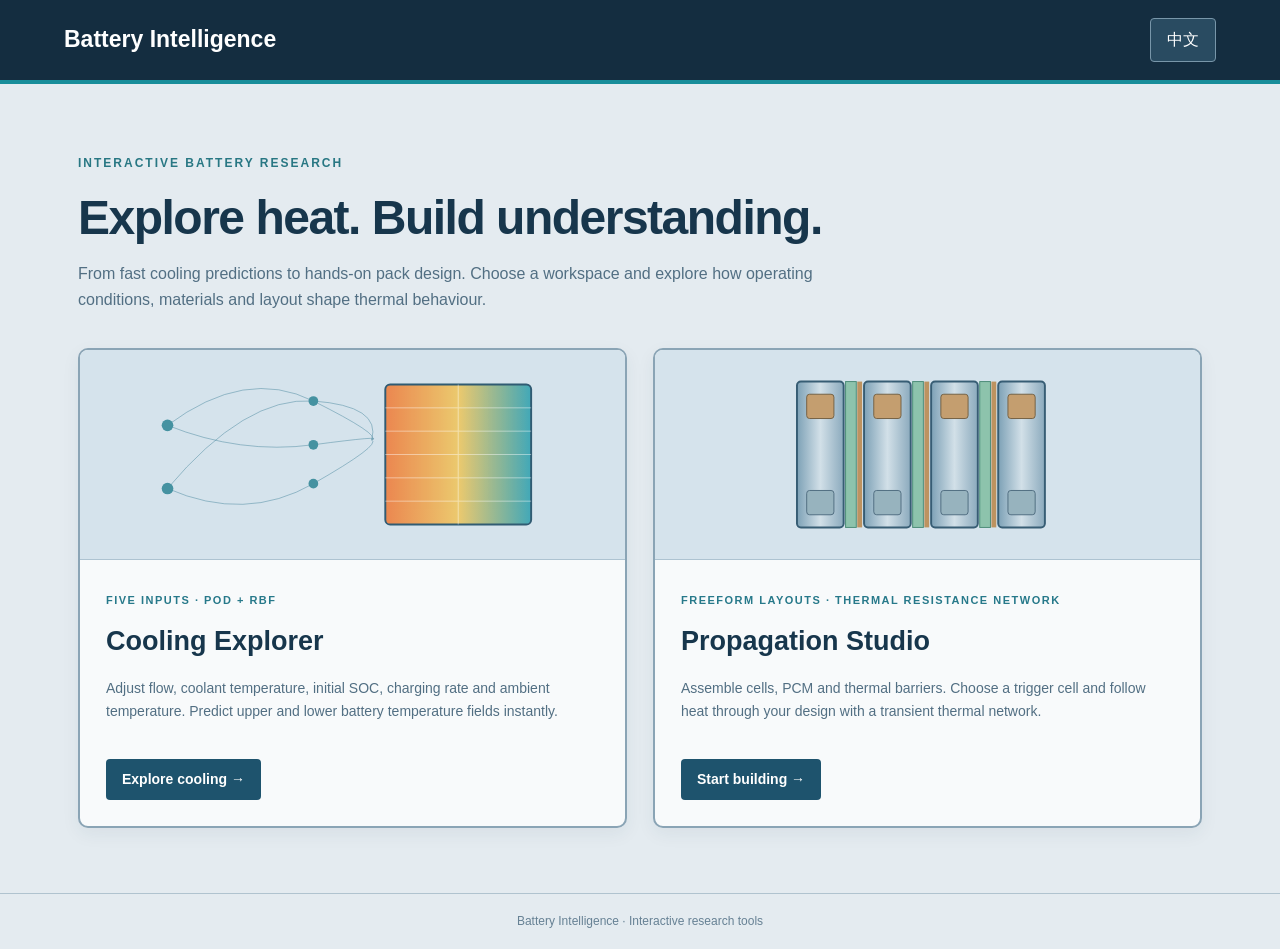
==== commit 75c4ec5d: "Unify Battery Intelligence tools and add freeform propagation studio" ====
--- a/index.html
+++ b/index.html
@@ -1,32 +1 @@
-<!doctype html>
-<html lang="en">
-<head><meta charset="utf-8"><meta name="viewport" content="width=device-width,initial-scale=1"><meta name="theme-color" content="#3388bd"><meta name="description" content="Explore live battery cooling predictions, POD modes, and independent COMSOL validation."><title>Battery Thermal Explorer — Battery Intelligence</title><link rel="icon" href="data:image/svg+xml,%3Csvg xmlns='http://www.w3.org/2000/svg' viewBox='0 0 32 32'%3E%3Crect x='6' y='6' width='20' height='23' rx='4' fill='%232e83b5'/%3E%3Cpath d='M14 1h5v4h-5zM18 9l-7 11h5l-2 8 8-13h-6z' fill='%23e5f3fb'/%3E%3C/svg%3E"><link rel="stylesheet" href="./style.css"><link rel="stylesheet" href="./theme.css?v=8"><link rel="preload" as="image" href="./assets/vehicle-chassis-vertical.png"></head>
-<body>
-<div class="topline"><a href="./" class="brand">Battery Intelligence</a><div class="top-right"><button id="languageToggle" class="lang" type="button" aria-label="Switch language" data-no-i18n>EN</button></div></div>
-<header class="toolbar"><div class="identity"><div class="logo" aria-hidden="true"><svg viewBox="0 0 40 40"><rect x="11" y="7" width="19" height="29" rx="4"/><path d="M17 2h7v4M21 12l-7 11h7l-3 9 10-14h-7"/></svg></div><div><h1>Battery Thermal Explorer</h1></div></div><div class="actions"><button class="quiet" id="notesButton">Model notes <span>↗</span></button><button id="validationButton">Validation <span>↗</span></button><button class="primary" id="sweepButton"><span>▶</span> Play sweep</button></div></header>
-<main>
-<div id="loadError" class="error" role="alert" hidden></div>
-<section class="pipeline" aria-label="Prediction pipeline">
- <section class="stage input-stage"><h2><span>01</span> Inputs <button class="help" data-help="inputs" aria-label="About model inputs">+</button></h2><div class="input-content">
-<div class="control"><label for="flow">Coolant mass flow</label><div class="input-value"><input id="flowNumber" aria-label="Coolant mass flow (kg/s)" type="number" min="0.005" max="0.02" step="1e-06" value="0.0115"><span>kg/s</span></div><input id="flow" type="range" min="0.005" max="0.02" step="1e-06" value="0.0115"><div class="limits"><span>0.005</span><span>0.02</span></div></div><div class="control"><label for="tin">Coolant inlet temperature</label><div class="input-value"><input id="tinNumber" aria-label="Coolant inlet temperature (°C)" type="number" min="25" max="35" step="0.01" value="29.3"><span>°C</span></div><input id="tin" type="range" min="25" max="35" step="0.01" value="29.3"><div class="limits"><span>25</span><span>35</span></div></div><div class="control"><label for="soc">Initial state of charge</label><div class="input-value"><input id="socNumber" aria-label="Initial state of charge (%)" type="number" min="10" max="60" step="0.01" value="35"><span>%</span></div><input id="soc" type="range" min="10" max="60" step="0.01" value="35"><div class="limits"><span>10</span><span>60</span></div></div><div class="control"><label for="crate">Charging rate</label><div class="input-value"><input id="crateNumber" aria-label="Charging rate (C)" type="number" min="1" max="5" step="0.01" value="3"><span>C</span></div><input id="crate" type="range" min="1" max="5" step="0.01" value="3"><div class="limits"><span>1</span><span>5</span></div></div><div class="control"><label for="ambient">Ambient / initial temperature</label><div class="input-value"><input id="ambientNumber" aria-label="Ambient / initial temperature (°C)" type="number" min="10" max="40" step="0.01" value="25"><span>°C</span></div><input id="ambient" type="range" min="10" max="40" step="0.01" value="25"><div class="limits"><span>10</span><span>40</span></div></div><div id="inputMessage" class="input-message" role="status"></div><div id="boundaryNote" hidden></div><label class="preset-label" for="preset">STARTING POINT</label><select id="preset"><option value="custom">Custom inputs</option><option value="balanced">Balanced cooling</option><option value="cool">Cool inlet / high flow</option><option value="warm">Warm inlet / low flow</option></select>
- </div></section>
- <section class="stage feature-stage"><h2><span>02</span> Features</h2><div class="feature-content"><div class="feature-pill flow-feature"><small>log flow</small><strong id="u1">—</strong></div><div class="feature-pill tin-feature"><small>inlet</small><strong id="u2">—</strong></div><div class="feature-pill soc-feature"><small>initial SOC</small><strong id="u3">—</strong></div><div class="feature-pill crate-feature"><small>C-rate</small><strong id="u4">—</strong></div><div class="feature-pill ambient-feature"><small>ambient</small><strong id="u5">—</strong></div><p>Normalized<br>to [−1, 1]</p></div></section>
- <section class="stage rbf-stage"><h2><span>03</span> Gaussian RBF <button class="help" data-help="rbf" aria-label="About radial basis functions">+</button></h2><div class="network-wrap"><canvas id="network" width="480" height="1160" aria-label="Five-input Gaussian RBF responses connected to the displayed POD coefficients"></canvas><div class="network-label"><strong>230</strong> RBF centers · 77 shown</div></div><div class="network-legend"><span class="positive-dot"></span>Positive contribution <span class="negative-dot"></span>Negative</div></section>
- <section class="stage coefficients-stage"><h2><span>04</span> Coefficients <button class="help" data-help="coefficients" aria-label="About POD coefficients">+</button></h2><div class="mode-controls"><button id="lessModes" aria-label="Use one fewer POD mode">−</button><span><strong id="modeCount">24</strong> modes</span><button id="moreModes" aria-label="Use one more POD mode">+</button></div><select id="modePage" aria-label="Spatial modes to display"><option value="0">Modes 1–5</option><option value="1">Modes 6–10</option><option value="2">Modes 11–15</option><option value="3">Modes 16–20</option><option value="4">Modes 21–24</option></select><div id="coefficients" class="coefficients"></div><p class="coeff-caption">Predicted for your<br>current inputs</p></section>
- <section class="stage modes-stage"><h2><span>05</span> Spatial modes</h2><div id="modeTiles" class="mode-tiles"></div></section>
- <section class="stage field-stage"><h2><span>06</span> Battery in vehicle <button class="help" data-help="fields" aria-label="About the predicted temperature fields">+</button></h2><div class="field-top"><span id="predictionBadge" class="prediction-badge"><span class="live-dot"></span>LIVE PREDICTION</span><button id="scaleToggle" title="Switch between a fixed and adaptive temperature scale">Adaptive scale</button></div>
-  <div class="vehicle-toolbar"><div class="slice-tabs" aria-label="Choose internal cut plane"><button id="viewUpper" class="active" aria-pressed="true">Upper</button><button id="viewLower" aria-pressed="false">Lower</button></div><span id="activeHeight">z = 86.5 mm</span><button id="inspectField">Inspect field ↗</button></div>
-  <div class="vehicle-panel"><div class="vehicle-scene"><img id="vehicleOutline" data-side="0" src="./assets/vehicle-sedan-vertical.png" alt="Transparent top-down sedan illustration with a longitudinal battery enclosure"><canvas id="vehicleField" width="516" height="644" tabindex="0" aria-label="Live battery temperature in an illustrative vehicle installation"></canvas></div><div class="vehicle-legend"><span id="scaleMax">42°C</span><div class="legend-gradient"></div><span id="scaleMid">33.5</span><span id="scaleMin">25°C</span></div><span class="orientation">FRONT ↑</span></div>
-  <div class="vehicle-readout" id="vehicleReadout">Move over the battery to inspect temperature</div>
-  <div hidden aria-hidden="true"><canvas id="upper" width="644" height="516"></canvas><canvas id="lower" width="644" height="516"></canvas><span id="upperReadout"></span><span id="lowerReadout"></span></div>
-  <div class="stats"><div><span>Upper peak</span><strong id="upperMax">—</strong></div><div><span>Lower peak</span><strong id="lowerMax">—</strong></div><div><span>Upper mean</span><strong id="upperMean">—</strong></div><div><span>Lower mean</span><strong id="lowerMean">—</strong></div></div>
-  <div class="export-actions"><button id="csvButton">↓ Temperature CSV</button><button id="pngButton">↓ Field image</button><button id="shareButton" aria-label="Copy a link with the current input parameters">↗ Share state</button></div>
- </section>
-</section>
-<section class="visitors-widget" aria-label="Visitors around the world"><h2><svg viewBox="0 0 24 24" aria-hidden="true"><circle cx="12" cy="12" r="9"/><path d="M3 12h18M12 3c-5 5-5 13 0 18M12 3c5 5 5 13 0 18"/></svg><span>Visitors around the world</span></h2><a href="https://info.flagcounter.com/058D" target="_blank" rel="noopener noreferrer"><img src="https://s05.flagcounter.com/count/058D/bg_FFFFFF/txt_666666/border_FFFFFF/columns_3/maxflags_12/viewers_0/labels_1/pageviews_1/flags_0/percent_0/" alt="Visitors by country and region" loading="lazy" referrerpolicy="no-referrer-when-downgrade"></a><p>Country / region statistics · Powered by Flag Counter</p></section></main>
-<dialog id="validationDialog"><div class="dialog-heading"><div><span class="eyebrow">INDEPENDENT VALIDATION</span><h2>Physics, prediction & the difference.</h2></div><button class="close" data-close aria-label="Close validation">×</button></div><p class="dialog-lead">Compare with COMSOL on cases excluded from fitting, mean-field construction and POD basis generation.</p><div class="validation-toolbar"><label for="validationCase">Held-out condition <select id="validationCase"></select></label><div class="validation-values" id="validationValues"></div><button id="applyCase">Use these inputs ↗</button></div><div class="validation-metrics"><div><span>Current case RMSE</span><strong id="caseRmse">—</strong></div><div><span>Current case MAE</span><strong id="caseMae">—</strong></div><div><span>Largest point error</span><strong id="caseMax">—</strong></div><div><span>Reconstruction</span><strong id="validationModes">24 / 24 modes</strong></div></div><div class="validation-grid"><div class="grid-heading">COMSOL</div><div class="grid-heading">POD + RBF prediction</div><div class="grid-heading">Absolute error</div><figure><canvas id="vUpperTrue" width="483" height="387"></canvas><figcaption>Upper cut plane</figcaption></figure><figure><canvas id="vUpperPred" width="483" height="387"></canvas><figcaption>Upper cut plane</figcaption></figure><figure><canvas id="vUpperError" width="483" height="387"></canvas><figcaption id="upperErrorScale">Error</figcaption></figure><figure><canvas id="vLowerTrue" width="483" height="387"></canvas><figcaption>Lower cut plane</figcaption></figure><figure><canvas id="vLowerPred" width="483" height="387"></canvas><figcaption>Lower cut plane</figcaption></figure><figure><canvas id="vLowerError" width="483" height="387"></canvas><figcaption id="lowerErrorScale">Error</figcaption></figure></div><p class="validation-status" id="validationStatus" role="status"></p><div class="validation-bottom"><div><strong>0.07784 K</strong><span>Overall test RMSE</span></div><div><strong>0.26598 K</strong><span>Overall largest point error</span></div><div><strong>230 / 34 / 40</strong><span>Training / validation / test cases</span></div></div><p class="dialog-fine">Benchmark figures use the full 24-mode model. Temperature panels share the current temperature scale. Error panels share the displayed error scale. For custom conditions without a COMSOL solution, only a prediction is available.</p></dialog>
-<dialog id="notesDialog"><div class="dialog-heading"><h2>Five-input endpoint model</h2><button class="close" data-close aria-label="Close model notes">×</button></div><div class="notes-body"><h3>Inputs and endpoint</h3><p>Flow: 0.005–0.020 kg/s. Inlet temperature: 25–35°C. Initial SOC: 10–60%. Charging rate: 1–5C. Ambient temperature: 10–40°C. Battery initial temperature equals ambient. The endpoint is SOC 100%, at t = 3600 × (1 − SOC₀) / C-rate seconds. This is a charging endpoint, not steady state.</p><h3>Prediction</h3><p>The model learns temperature rise above the coolant inlet. A training-only mean rise, the current inlet temperature and 24 POD mode contributions reconstruct two 161 × 129 fields. Gaussian RBF uses 230 centers, ε = 0.25, ridge = 0.0001 and an affine term. The fan draws 77 representative centers; all 230 are evaluated. Five modes are displayed at a time; all 24 are used by default.</p><h3>Data and validation</h3><p>304 complete cases: 230 training, 34 validation and 40 independent test cases. The planned GTR011–GTR020 and GVA005–GVA010 exports are missing and excluded. Actual endpoint SOC was audited for all included cases. Model selection used validation only. Test RMSE: 0.07784 K; largest point error: 0.26598 K.</p><h3>Scope</h3><p>Geometry and nominal cell capacity are fixed. Predictions accept new continuous combinations in the stated ranges. Reported errors compare against COMSOL, not experiments, and do not guarantee accuracy at every new input. Peak and mean values describe the internal cut planes, not the entire battery volume. Upper: z = 86.5 mm. Lower: z = 8.5 mm.</p></div></dialog>
-<dialog id="helpDialog"><div class="dialog-heading"><h2 id="helpTitle"></h2><button class="close" data-close aria-label="Close explanation">×</button></div><div class="help-body" id="helpBody"></div></dialog>
-<div class="toast" id="toast" role="status"></div>
-<script type="module" src="./app.js?v=8"></script>
-</body></html>
+<!doctype html><html lang="en"><head><meta charset="utf-8"><meta name="viewport" content="width=device-width,initial-scale=1"><title>Battery Intelligence — Interactive research tools</title><meta name="description" content="Explore battery cooling predictions and build thermal propagation layouts in one interactive research platform."><style>*{box-sizing:border-box}body{margin:0;background:#e4ebf0;color:#17364c;font:16px/1.6 Arial,"Microsoft YaHei",sans-serif}header{padding:18px 5%;background:#142d40;border-bottom:4px solid #188d9a;display:flex;align-items:center;justify-content:space-between;color:white}header a{font-size:23px;font-weight:bold;color:white;text-decoration:none}button{background:#294b61;border:1px solid #7896a9;border-radius:4px;padding:8px 16px;color:white;cursor:pointer;font:inherit}.intro{max-width:1180px;margin:65px auto 35px;padding:0 28px}.eyebrow{text-transform:uppercase;font-size:12px;letter-spacing:2px;color:#287783;font-weight:700}h1{font-size:48px;letter-spacing:-1.5px;line-height:1.15;margin:16px 0}p{color:#526f83}.intro p{max-width:750px}.tools{max-width:1180px;margin:auto;padding:0 28px 65px;display:grid;grid-template-columns:1fr 1fr;gap:26px}.tool{display:flex;flex-direction:column;border:2px solid #8aa4b5;border-radius:10px;background:#f8fafb;overflow:hidden;box-shadow:0 6px 18px #243f5010;text-decoration:none;color:inherit;transition:transform .2s,border-color .2s}.tool:hover{transform:translateY(-4px);border-color:#1a7c8f}.art{height:210px;background:#d5e3ec;border-bottom:1px solid #adc3d1;display:flex;align-items:center;justify-content:center}.art svg{width:90%;height:175px}.copy{padding:26px}.tag{font-size:11px;text-transform:uppercase;letter-spacing:1.5px;font-weight:bold;color:#27798a}.copy h2{font-size:27px;margin:9px 0}.copy p{font-size:14px;min-height:68px}.go{display:inline-block;background:#1e536d;color:white;padding:9px 16px;border-radius:4px;font-weight:600;font-size:14px}.footer{border-top:1px solid #b0c3cf;padding:18px;text-align:center;font-size:12px;color:#668194}@media(max-width:650px){.intro{margin-top:32px}h1{font-size:34px}.tools{grid-template-columns:1fr}.copy p{min-height:0}header a{font-size:18px}}</style></head><body><header><a href="./">Battery Intelligence</a><button id="lang">中文</button></header><section class="intro"><span class="eyebrow" data-en="Interactive battery research" data-zh="交互式电池研究平台"></span><h1 data-en="Explore heat. Build understanding." data-zh="探索热行为，理解电池系统。"></h1><p data-en="From fast cooling predictions to hands-on pack design. Choose a workspace and explore how operating conditions, materials and layout shape thermal behaviour." data-zh="从快速冷却预测到自由搭建电池包，选择一个工作台，探索工况、材料和布局如何改变电池热行为。"></p></section><main class="tools"><a class="tool" href="./cooling/"><div class="art"><svg viewBox="0 0 420 180" aria-hidden="true"><defs><linearGradient id="heat"><stop stop-color="#eb8750"/><stop offset=".5" stop-color="#ecc96e"/><stop offset="1" stop-color="#42a8b8"/></linearGradient></defs><g stroke="#48869c" stroke-width="1" fill="none" opacity=".5"><path d="M20 60Q100 0 170 35T230 75M20 60Q95 90 170 80T230 75M20 125Q100 160 170 120T230 75M20 125Q100 30 170 35T230 75"/></g><g fill="#4592a1"><circle cx="20" cy="60" r="6"/><circle cx="20" cy="125" r="6"/><circle cx="170" cy="35" r="5"/><circle cx="170" cy="80" r="5"/><circle cx="170" cy="120" r="5"/></g><rect x="244" y="18" width="150" height="144" rx="5" fill="url(#heat)" stroke="#315c73" stroke-width="2"/><path d="M244 42H394M244 66H394M244 90H394M244 114H394M244 138H394M319 18V162" stroke="#fff" opacity=".45"/></svg></div><div class="copy"><span class="tag" data-en="Five inputs · POD + RBF" data-zh="五参数 · POD + RBF"></span><h2>Cooling Explorer</h2><p data-en="Adjust flow, coolant temperature, initial SOC, charging rate and ambient temperature. Predict upper and lower battery temperature fields instantly." data-zh="调整流量、冷却液温度、初始 SOC、充电倍率和环境温度，实时预测电池上下切面的温度分布。"></p><span class="go" data-en="Explore cooling →" data-zh="进入冷却预测 →"></span></div></a><a class="tool" href="./propagation/"><div class="art"><svg viewBox="0 0 420 180" aria-hidden="true"><defs><linearGradient id="metal"><stop stop-color="#7da1b6"/><stop offset=".5" stop-color="#d2e0e8"/><stop offset="1" stop-color="#8baabd"/></linearGradient></defs><g fill="url(#metal)" stroke="#375d74" stroke-width="2"><rect x="76" y="15" width="48" height="150" rx="4"/><rect x="145" y="15" width="48" height="150" rx="4"/><rect x="214" y="15" width="48" height="150" rx="4"/><rect x="283" y="15" width="48" height="150" rx="4"/></g><g fill="#c49e6f" stroke="#746044"><rect x="86" y="28" width="28" height="25" rx="3"/><rect x="155" y="28" width="28" height="25" rx="3"/><rect x="224" y="28" width="28" height="25" rx="3"/><rect x="293" y="28" width="28" height="25" rx="3"/></g><g fill="#97b3be" stroke="#506d80"><rect x="86" y="127" width="28" height="25" rx="3"/><rect x="155" y="127" width="28" height="25" rx="3"/><rect x="224" y="127" width="28" height="25" rx="3"/><rect x="293" y="127" width="28" height="25" rx="3"/></g><g fill="#8dc3ac" stroke="#4a8b76"><rect x="126" y="15" width="11" height="150"/><rect x="195" y="15" width="11" height="150"/><rect x="264" y="15" width="11" height="150"/></g><g fill="#bd9360"><rect x="138" y="15" width="5" height="150"/><rect x="207" y="15" width="5" height="150"/><rect x="276" y="15" width="5" height="150"/></g></svg></div><div class="copy"><span class="tag" data-en="Freeform layouts · Thermal resistance network" data-zh="自由布局 · 热阻网络"></span><h2>Propagation Studio</h2><p data-en="Assemble cells, PCM and thermal barriers. Choose a trigger cell and follow heat through your design with a transient thermal network." data-zh="自由组合电芯、PCM 与隔热层，选择触发电芯，通过瞬态热阻网络观察热量在布局中的传播。"></p><span class="go" data-en="Start building →" data-zh="开始搭建 →"></span></div></a></main><div class="footer">Battery Intelligence · <span data-en="Interactive research tools" data-zh="交互式研究工具"></span></div><script>let lang=new URLSearchParams(location.search).get('lang')==='zh'?'zh':'en';function render(){document.documentElement.lang=lang==='zh'?'zh-CN':'en';document.querySelectorAll('[data-en]').forEach(e=>e.textContent=e.dataset[lang]);document.getElementById('lang').textContent=lang==='en'?'中文':'EN';document.querySelectorAll('.tool').forEach(a=>{const u=new URL(a.href);u.searchParams.set('lang',lang);a.href=u.href;});}document.getElementById('lang').onclick=()=>{lang=lang==='en'?'zh':'en';render();};const q=new URLSearchParams(location.search);if(['flow','tin','soc','crate','ambient','modes'].some(k=>q.has(k)))location.replace('./cooling/'+location.search+location.hash);render();</script></body></html>
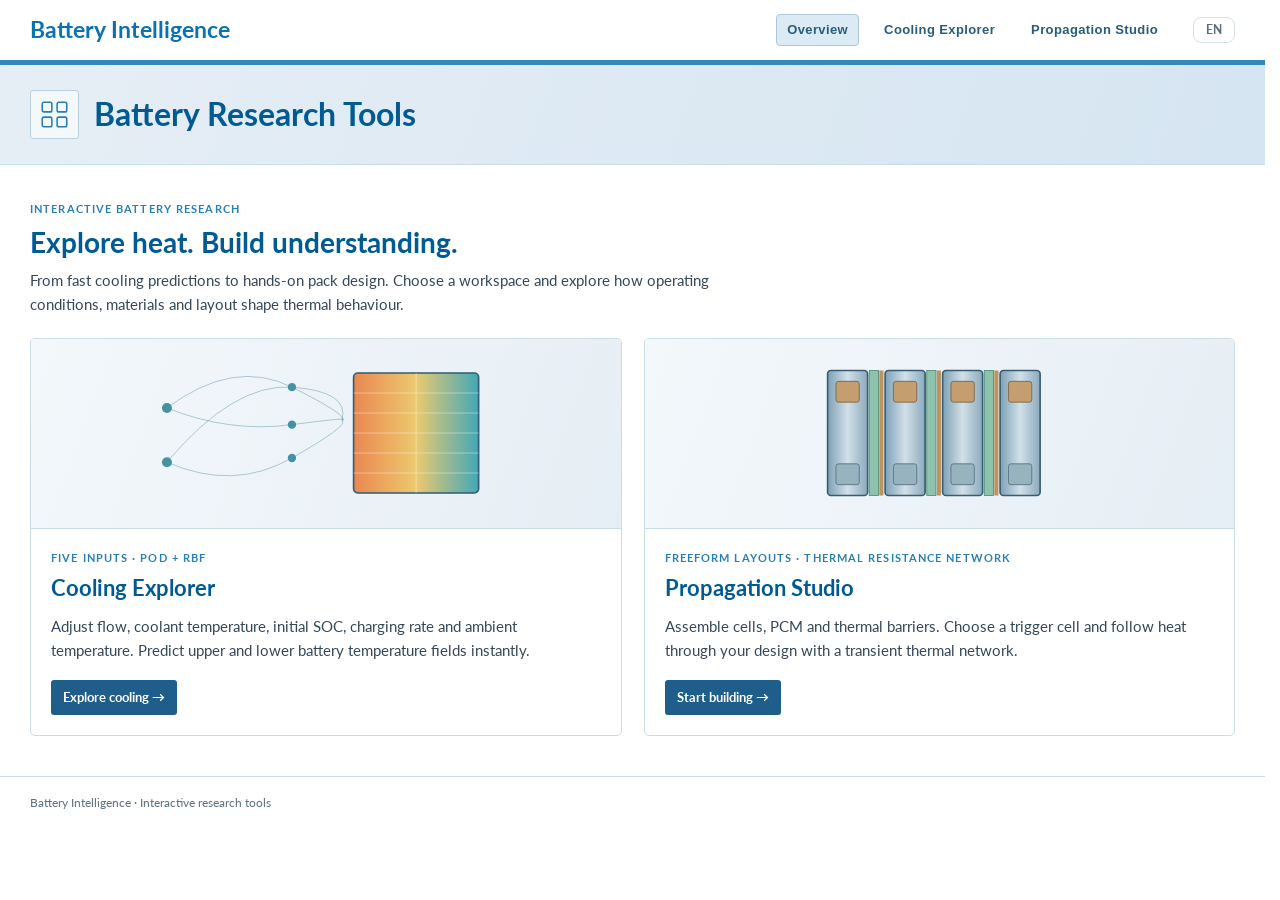
==== commit 2488c58b: "Unify overview and application headers around the Cooling design" ====
--- a/index.html
+++ b/index.html
@@ -1 +1,13 @@
-<!doctype html><html lang="en"><head><meta charset="utf-8"><meta name="viewport" content="width=device-width,initial-scale=1"><title>Battery Intelligence — Interactive research tools</title><meta name="description" content="Explore battery cooling predictions and build thermal propagation layouts in one interactive research platform."><style>*{box-sizing:border-box}body{margin:0;background:#e4ebf0;color:#17364c;font:16px/1.6 Arial,"Microsoft YaHei",sans-serif}header{padding:18px 5%;background:#142d40;border-bottom:4px solid #188d9a;display:flex;align-items:center;justify-content:space-between;color:white}header a{font-size:23px;font-weight:bold;color:white;text-decoration:none}button{background:#294b61;border:1px solid #7896a9;border-radius:4px;padding:8px 16px;color:white;cursor:pointer;font:inherit}.intro{max-width:1180px;margin:65px auto 35px;padding:0 28px}.eyebrow{text-transform:uppercase;font-size:12px;letter-spacing:2px;color:#287783;font-weight:700}h1{font-size:48px;letter-spacing:-1.5px;line-height:1.15;margin:16px 0}p{color:#526f83}.intro p{max-width:750px}.tools{max-width:1180px;margin:auto;padding:0 28px 65px;display:grid;grid-template-columns:1fr 1fr;gap:26px}.tool{display:flex;flex-direction:column;border:2px solid #8aa4b5;border-radius:10px;background:#f8fafb;overflow:hidden;box-shadow:0 6px 18px #243f5010;text-decoration:none;color:inherit;transition:transform .2s,border-color .2s}.tool:hover{transform:translateY(-4px);border-color:#1a7c8f}.art{height:210px;background:#d5e3ec;border-bottom:1px solid #adc3d1;display:flex;align-items:center;justify-content:center}.art svg{width:90%;height:175px}.copy{padding:26px}.tag{font-size:11px;text-transform:uppercase;letter-spacing:1.5px;font-weight:bold;color:#27798a}.copy h2{font-size:27px;margin:9px 0}.copy p{font-size:14px;min-height:68px}.go{display:inline-block;background:#1e536d;color:white;padding:9px 16px;border-radius:4px;font-weight:600;font-size:14px}.footer{border-top:1px solid #b0c3cf;padding:18px;text-align:center;font-size:12px;color:#668194}@media(max-width:650px){.intro{margin-top:32px}h1{font-size:34px}.tools{grid-template-columns:1fr}.copy p{min-height:0}header a{font-size:18px}}</style></head><body><header><a href="./">Battery Intelligence</a><button id="lang">中文</button></header><section class="intro"><span class="eyebrow" data-en="Interactive battery research" data-zh="交互式电池研究平台"></span><h1 data-en="Explore heat. Build understanding." data-zh="探索热行为，理解电池系统。"></h1><p data-en="From fast cooling predictions to hands-on pack design. Choose a workspace and explore how operating conditions, materials and layout shape thermal behaviour." data-zh="从快速冷却预测到自由搭建电池包，选择一个工作台，探索工况、材料和布局如何改变电池热行为。"></p></section><main class="tools"><a class="tool" href="./cooling/"><div class="art"><svg viewBox="0 0 420 180" aria-hidden="true"><defs><linearGradient id="heat"><stop stop-color="#eb8750"/><stop offset=".5" stop-color="#ecc96e"/><stop offset="1" stop-color="#42a8b8"/></linearGradient></defs><g stroke="#48869c" stroke-width="1" fill="none" opacity=".5"><path d="M20 60Q100 0 170 35T230 75M20 60Q95 90 170 80T230 75M20 125Q100 160 170 120T230 75M20 125Q100 30 170 35T230 75"/></g><g fill="#4592a1"><circle cx="20" cy="60" r="6"/><circle cx="20" cy="125" r="6"/><circle cx="170" cy="35" r="5"/><circle cx="170" cy="80" r="5"/><circle cx="170" cy="120" r="5"/></g><rect x="244" y="18" width="150" height="144" rx="5" fill="url(#heat)" stroke="#315c73" stroke-width="2"/><path d="M244 42H394M244 66H394M244 90H394M244 114H394M244 138H394M319 18V162" stroke="#fff" opacity=".45"/></svg></div><div class="copy"><span class="tag" data-en="Five inputs · POD + RBF" data-zh="五参数 · POD + RBF"></span><h2>Cooling Explorer</h2><p data-en="Adjust flow, coolant temperature, initial SOC, charging rate and ambient temperature. Predict upper and lower battery temperature fields instantly." data-zh="调整流量、冷却液温度、初始 SOC、充电倍率和环境温度，实时预测电池上下切面的温度分布。"></p><span class="go" data-en="Explore cooling →" data-zh="进入冷却预测 →"></span></div></a><a class="tool" href="./propagation/"><div class="art"><svg viewBox="0 0 420 180" aria-hidden="true"><defs><linearGradient id="metal"><stop stop-color="#7da1b6"/><stop offset=".5" stop-color="#d2e0e8"/><stop offset="1" stop-color="#8baabd"/></linearGradient></defs><g fill="url(#metal)" stroke="#375d74" stroke-width="2"><rect x="76" y="15" width="48" height="150" rx="4"/><rect x="145" y="15" width="48" height="150" rx="4"/><rect x="214" y="15" width="48" height="150" rx="4"/><rect x="283" y="15" width="48" height="150" rx="4"/></g><g fill="#c49e6f" stroke="#746044"><rect x="86" y="28" width="28" height="25" rx="3"/><rect x="155" y="28" width="28" height="25" rx="3"/><rect x="224" y="28" width="28" height="25" rx="3"/><rect x="293" y="28" width="28" height="25" rx="3"/></g><g fill="#97b3be" stroke="#506d80"><rect x="86" y="127" width="28" height="25" rx="3"/><rect x="155" y="127" width="28" height="25" rx="3"/><rect x="224" y="127" width="28" height="25" rx="3"/><rect x="293" y="127" width="28" height="25" rx="3"/></g><g fill="#8dc3ac" stroke="#4a8b76"><rect x="126" y="15" width="11" height="150"/><rect x="195" y="15" width="11" height="150"/><rect x="264" y="15" width="11" height="150"/></g><g fill="#bd9360"><rect x="138" y="15" width="5" height="150"/><rect x="207" y="15" width="5" height="150"/><rect x="276" y="15" width="5" height="150"/></g></svg></div><div class="copy"><span class="tag" data-en="Freeform layouts · Thermal resistance network" data-zh="自由布局 · 热阻网络"></span><h2>Propagation Studio</h2><p data-en="Assemble cells, PCM and thermal barriers. Choose a trigger cell and follow heat through your design with a transient thermal network." data-zh="自由组合电芯、PCM 与隔热层，选择触发电芯，通过瞬态热阻网络观察热量在布局中的传播。"></p><span class="go" data-en="Start building →" data-zh="开始搭建 →"></span></div></a></main><div class="footer">Battery Intelligence · <span data-en="Interactive research tools" data-zh="交互式研究工具"></span></div><script>let lang=new URLSearchParams(location.search).get('lang')==='zh'?'zh':'en';function render(){document.documentElement.lang=lang==='zh'?'zh-CN':'en';document.querySelectorAll('[data-en]').forEach(e=>e.textContent=e.dataset[lang]);document.getElementById('lang').textContent=lang==='en'?'中文':'EN';document.querySelectorAll('.tool').forEach(a=>{const u=new URL(a.href);u.searchParams.set('lang',lang);a.href=u.href;});}document.getElementById('lang').onclick=()=>{lang=lang==='en'?'zh':'en';render();};const q=new URLSearchParams(location.search);if(['flow','tin','soc','crate','ambient','modes'].some(k=>q.has(k)))location.replace('./cooling/'+location.search+location.hash);render();</script></body></html>
+<!doctype html><html lang="en"><head><meta charset="utf-8"><meta name="viewport" content="width=device-width,initial-scale=1"><title>Battery Intelligence — Interactive research tools</title><meta name="description" content="Explore battery cooling predictions and build thermal propagation layouts in one interactive research platform."><link rel="stylesheet" href="./suite.css"><link rel="stylesheet" href="./overview.css"></head><body><div class="suite-header"><a class="suite-brand" href="./">Battery Intelligence</a>
+<nav class="suite-links" aria-label="Battery Intelligence modules" data-no-i18n>
+<a href="./" aria-current="page">Overview</a>
+<a href="./cooling/">Cooling Explorer</a>
+<a href="./propagation/">Propagation Studio</a>
+</nav>
+<button id="lang" class="suite-language" type="button" aria-label="Switch language" data-no-i18n>EN</button></div>
+<header class="suite-titlebar">
+  <div class="suite-identity">
+    <div class="suite-mark" aria-hidden="true"><svg viewBox="0 0 40 40"><rect x="6" y="6" width="11" height="11" rx="2"/><rect x="23" y="6" width="11" height="11" rx="2"/><rect x="6" y="23" width="11" height="11" rx="2"/><rect x="23" y="23" width="11" height="11" rx="2"/></svg></div>
+    <h1 data-en="Battery Research Tools" data-zh="电池研究工具">Battery Research Tools</h1>
+  </div>
+</header><section class="intro"><span class="eyebrow" data-en="Interactive battery research" data-zh="交互式电池研究平台"></span><h2 data-en="Explore heat. Build understanding." data-zh="探索热行为，理解电池系统。"></h2><p data-en="From fast cooling predictions to hands-on pack design. Choose a workspace and explore how operating conditions, materials and layout shape thermal behaviour." data-zh="从快速冷却预测到自由搭建电池包，选择一个工作台，探索工况、材料和布局如何改变电池热行为。"></p></section><main class="tools"><a class="tool" href="./cooling/"><div class="art"><svg viewBox="0 0 420 180" aria-hidden="true"><defs><linearGradient id="heat"><stop stop-color="#eb8750"/><stop offset=".5" stop-color="#ecc96e"/><stop offset="1" stop-color="#42a8b8"/></linearGradient></defs><g stroke="#48869c" stroke-width="1" fill="none" opacity=".5"><path d="M20 60Q100 0 170 35T230 75M20 60Q95 90 170 80T230 75M20 125Q100 160 170 120T230 75M20 125Q100 30 170 35T230 75"/></g><g fill="#4592a1"><circle cx="20" cy="60" r="6"/><circle cx="20" cy="125" r="6"/><circle cx="170" cy="35" r="5"/><circle cx="170" cy="80" r="5"/><circle cx="170" cy="120" r="5"/></g><rect x="244" y="18" width="150" height="144" rx="5" fill="url(#heat)" stroke="#315c73" stroke-width="2"/><path d="M244 42H394M244 66H394M244 90H394M244 114H394M244 138H394M319 18V162" stroke="#fff" opacity=".45"/></svg></div><div class="copy"><span class="tag" data-en="Five inputs · POD + RBF" data-zh="五参数 · POD + RBF"></span><h2>Cooling Explorer</h2><p data-en="Adjust flow, coolant temperature, initial SOC, charging rate and ambient temperature. Predict upper and lower battery temperature fields instantly." data-zh="调整流量、冷却液温度、初始 SOC、充电倍率和环境温度，实时预测电池上下切面的温度分布。"></p><span class="go" data-en="Explore cooling →" data-zh="进入冷却预测 →"></span></div></a><a class="tool" href="./propagation/"><div class="art"><svg viewBox="0 0 420 180" aria-hidden="true"><defs><linearGradient id="metal"><stop stop-color="#7da1b6"/><stop offset=".5" stop-color="#d2e0e8"/><stop offset="1" stop-color="#8baabd"/></linearGradient></defs><g fill="url(#metal)" stroke="#375d74" stroke-width="2"><rect x="76" y="15" width="48" height="150" rx="4"/><rect x="145" y="15" width="48" height="150" rx="4"/><rect x="214" y="15" width="48" height="150" rx="4"/><rect x="283" y="15" width="48" height="150" rx="4"/></g><g fill="#c49e6f" stroke="#746044"><rect x="86" y="28" width="28" height="25" rx="3"/><rect x="155" y="28" width="28" height="25" rx="3"/><rect x="224" y="28" width="28" height="25" rx="3"/><rect x="293" y="28" width="28" height="25" rx="3"/></g><g fill="#97b3be" stroke="#506d80"><rect x="86" y="127" width="28" height="25" rx="3"/><rect x="155" y="127" width="28" height="25" rx="3"/><rect x="224" y="127" width="28" height="25" rx="3"/><rect x="293" y="127" width="28" height="25" rx="3"/></g><g fill="#8dc3ac" stroke="#4a8b76"><rect x="126" y="15" width="11" height="150"/><rect x="195" y="15" width="11" height="150"/><rect x="264" y="15" width="11" height="150"/></g><g fill="#bd9360"><rect x="138" y="15" width="5" height="150"/><rect x="207" y="15" width="5" height="150"/><rect x="276" y="15" width="5" height="150"/></g></svg></div><div class="copy"><span class="tag" data-en="Freeform layouts · Thermal resistance network" data-zh="自由布局 · 热阻网络"></span><h2>Propagation Studio</h2><p data-en="Assemble cells, PCM and thermal barriers. Choose a trigger cell and follow heat through your design with a transient thermal network." data-zh="自由组合电芯、PCM 与隔热层，选择触发电芯，通过瞬态热阻网络观察热量在布局中的传播。"></p><span class="go" data-en="Start building →" data-zh="开始搭建 →"></span></div></a></main><div class="footer">Battery Intelligence · <span data-en="Interactive research tools" data-zh="交互式研究工具"></span></div><script>let lang=new URLSearchParams(location.search).get('lang')==='zh'?'zh':'en';function render(){document.documentElement.lang=lang==='zh'?'zh-CN':'en';document.querySelectorAll('[data-en]').forEach(e=>e.textContent=e.dataset[lang]);document.getElementById('lang').textContent=lang==='en'?'EN':'中文';document.querySelectorAll('.tool,.suite-links a,.suite-brand').forEach(a=>{const u=new URL(a.href);u.searchParams.set('lang',lang);a.href=u.href;});}document.getElementById('lang').onclick=()=>{lang=lang==='en'?'zh':'en';render();};const q=new URLSearchParams(location.search);if(['flow','tin','soc','crate','ambient','modes'].some(k=>q.has(k)))location.replace('./cooling/'+location.search+location.hash);render();</script></body></html>
--- a/suite.css
+++ b/suite.css
@@ -0,0 +1,170 @@
+@font-face{font-family:Lato;src:url('./assets/Lato-Regular.ttf') format('truetype');font-style:normal;font-weight:400;font-display:swap}
+@font-face{font-family:Lato;src:url('./assets/Lato-Bold.ttf') format('truetype');font-style:normal;font-weight:700;font-display:swap}
+
+:root {
+  --suite-gutter: max(30px, calc((100vw - 1576px) / 2));
+  --suite-font: Lato, "Segoe UI", "Microsoft YaHei", Helvetica, Arial, sans-serif;
+  --suite-blue: #005b94;
+  --suite-accent: #3388bd;
+  --suite-line: #c8dce9;
+  --suite-soft: #f3f8fb;
+  --suite-text: #34485a;
+}
+
+html { scrollbar-gutter: stable; }
+
+.suite-header,
+.suite-titlebar {
+  box-sizing: border-box;
+  padding-inline: var(--suite-gutter);
+  font-family: var(--suite-font);
+}
+
+.suite-header {
+  display: grid;
+  grid-template-columns: minmax(0, 1fr) auto auto;
+  grid-template-areas: "brand nav language";
+  align-items: center;
+  gap: 14px;
+  min-height: 60px;
+  background: white;
+}
+
+.suite-brand {
+  grid-area: brand;
+  width: fit-content;
+  color: #0872b3;
+  font-size: 23px;
+  font-weight: 700;
+  line-height: 1.2;
+  text-decoration: none;
+}
+
+.suite-brand:hover { color: var(--suite-blue); }
+
+.suite-links {
+  grid-area: nav;
+  display: flex;
+  align-items: center;
+  gap: 14px;
+  font: 600 13px/1.25 Arial, sans-serif;
+  letter-spacing: .03em;
+}
+
+.suite-links a {
+  padding: 7px 10px;
+  border: 1px solid transparent;
+  border-radius: 4px;
+  color: #275d7c;
+  text-decoration: none;
+  white-space: nowrap;
+}
+
+.suite-links a:hover { background: #eef6fb; }
+
+.suite-links a[aria-current="page"] {
+  border-color: #aec7d8;
+  background: #dceaf3;
+}
+
+.suite-header .suite-language {
+  grid-area: language;
+  justify-self: end;
+  box-sizing: border-box;
+  min-width: 42px;
+  margin: 0 0 0 10px;
+  padding: 5px 8px;
+  border: 1px solid #d3e1e9;
+  border-radius: 8px;
+  background: white;
+  box-shadow: none;
+  color: #5d6c78;
+  cursor: pointer;
+  font: 700 12px/1.2 var(--suite-font);
+}
+
+.suite-header .suite-language:hover { background: #eef6fb; }
+
+.suite-titlebar {
+  display: grid;
+  grid-template-columns: minmax(0, 1fr) auto;
+  align-items: center;
+  gap: 20px;
+  background: linear-gradient(110deg, #e6eef5, #d5e5f1);
+  border-top: 5px solid var(--suite-accent);
+  border-bottom: 1px solid var(--suite-line);
+}
+
+.suite-identity {
+  display: flex;
+  align-items: center;
+  gap: 15px;
+  min-height: 99px;
+  min-width: 0;
+}
+
+.suite-titlebar h1 {
+  margin: 0;
+  color: var(--suite-blue);
+  font: 700 32px/1.2 var(--suite-font);
+  letter-spacing: 0;
+}
+
+.suite-mark {
+  box-sizing: border-box;
+  flex: 0 0 49px;
+  width: 49px;
+  height: 49px;
+  padding: 6px;
+  border: 1px solid #b8d0df;
+  border-radius: 3px;
+  background: var(--suite-soft);
+}
+
+.suite-mark svg {
+  display: block;
+  width: 100%;
+  height: 100%;
+  fill: none;
+  stroke: #267fb5;
+  stroke-width: 1.8;
+  stroke-linecap: round;
+  stroke-linejoin: round;
+}
+
+.suite-title-extra { min-width: 0; }
+
+@media (max-width: 1250px) {
+  :root { --suite-gutter: 24px; }
+  .suite-titlebar h1 { font-size: 27px; }
+}
+
+@media (max-width: 760px) {
+  :root { --suite-gutter: 16px; }
+
+  .suite-header {
+    grid-template-columns: minmax(0, 1fr) auto;
+    grid-template-areas: "brand language" "nav nav";
+    gap: 7px 12px;
+    padding-block: 10px 8px;
+  }
+
+  .suite-brand { font-size: 20px; }
+  .suite-links { gap: 4px; font-size: 11px; }
+  .suite-links a { padding: 5px 6px; }
+
+  .suite-titlebar {
+    grid-template-columns: minmax(0, 1fr);
+    gap: 0;
+  }
+
+  .suite-identity { gap: 10px; min-height: 73px; }
+  .suite-titlebar h1 { font-size: clamp(18px, 4.7vw, 23px); }
+  .suite-mark { flex-basis: 39px; width: 39px; height: 39px; }
+  .suite-title-extra { padding-bottom: 12px; }
+}
+
+@media (max-width: 360px) {
+  .suite-links { gap: 3px; font-size: 10px; }
+  .suite-links a { padding-inline: 4px; }
+}
--- a/overview.css
+++ b/overview.css
@@ -0,0 +1,94 @@
+* { box-sizing: border-box; }
+
+body {
+  margin: 0;
+  background: white;
+  color: var(--suite-text);
+  font: 15px/1.6 var(--suite-font);
+}
+
+.intro, .tools { padding-inline: var(--suite-gutter); }
+
+.intro { padding-block: 30px 22px; }
+
+.eyebrow, .tag {
+  color: #267fb5;
+  font-size: 11px;
+  font-weight: 700;
+  letter-spacing: .1em;
+  text-transform: uppercase;
+}
+
+.intro h2 {
+  margin: 7px 0;
+  color: var(--suite-blue);
+  font-size: clamp(22px, 3vw, 28px);
+  line-height: 1.2;
+}
+
+.intro p { max-width: 720px; margin: 8px 0 0; }
+
+.tools {
+  display: grid;
+  grid-template-columns: repeat(2, minmax(0, 1fr));
+  gap: 22px;
+  padding-bottom: 40px;
+}
+
+.tool {
+  display: flex;
+  flex-direction: column;
+  overflow: hidden;
+  border: 1px solid var(--suite-line);
+  border-radius: 5px;
+  background: white;
+  color: inherit;
+  text-decoration: none;
+}
+
+.tool:hover, .tool:focus-visible { border-color: var(--suite-accent); }
+
+.art {
+  display: grid;
+  place-items: center;
+  height: 190px;
+  border-bottom: 1px solid var(--suite-line);
+  background: linear-gradient(110deg, #f3f8fb, #e6eef5);
+}
+
+.art svg { width: 90%; height: 150px; }
+
+.copy {
+  display: flex;
+  flex: 1;
+  flex-direction: column;
+  align-items: flex-start;
+  padding: 20px;
+}
+
+.copy h2 { margin: 4px 0; color: var(--suite-blue); font-size: 22px; }
+.copy p { margin: 5px 0 18px; }
+.go {
+  margin-top: auto;
+  padding: 7px 12px;
+  border-radius: 3px;
+  background: #1f5d8b;
+  color: white;
+  font-size: 13px;
+  font-weight: 700;
+}
+.tool:hover .go { background: #184d75; }
+
+.footer {
+  padding: 16px var(--suite-gutter);
+  border-top: 1px solid var(--suite-line);
+  color: #5d7181;
+  font-size: 12px;
+}
+
+@media (max-width: 760px) {
+  .intro { padding-block: 20px 16px; }
+  .tools { grid-template-columns: 1fr; gap: 16px; }
+  .art { height: 160px; }
+  .art svg { height: 125px; }
+}
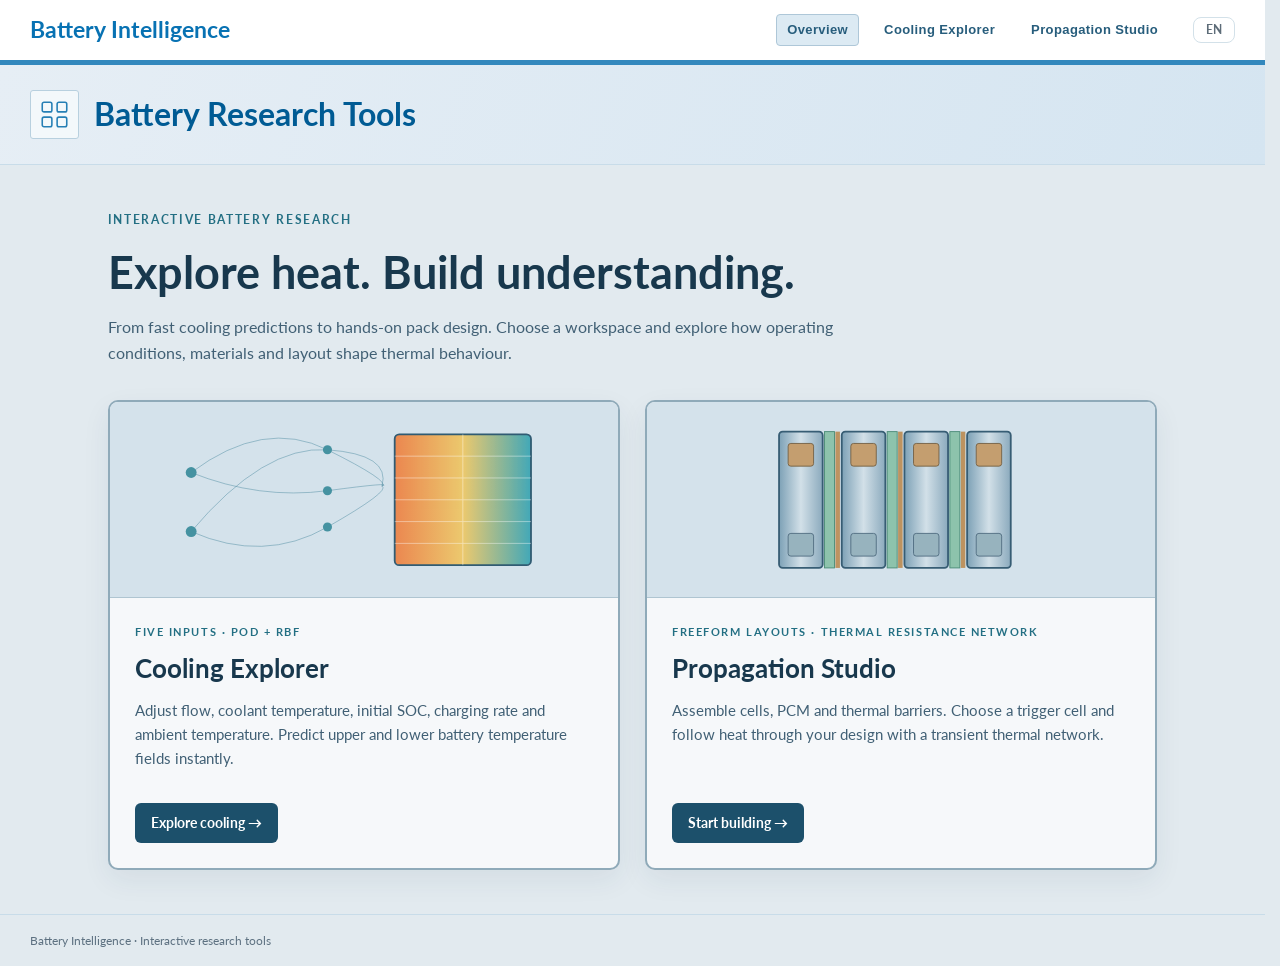
==== commit 43067db1: "Restore the overview's blue-gray background and card proportions" ====
--- a/index.html
+++ b/index.html
@@ -1,4 +1,4 @@
-<!doctype html><html lang="en"><head><meta charset="utf-8"><meta name="viewport" content="width=device-width,initial-scale=1"><title>Battery Intelligence — Interactive research tools</title><meta name="description" content="Explore battery cooling predictions and build thermal propagation layouts in one interactive research platform."><link rel="stylesheet" href="./suite.css"><link rel="stylesheet" href="./overview.css"></head><body><div class="suite-header"><a class="suite-brand" href="./">Battery Intelligence</a>
+<!doctype html><html lang="en"><head><meta charset="utf-8"><meta name="viewport" content="width=device-width,initial-scale=1"><title>Battery Intelligence — Interactive research tools</title><meta name="description" content="Explore battery cooling predictions and build thermal propagation layouts in one interactive research platform."><link rel="stylesheet" href="./suite.css"><link rel="stylesheet" href="./overview.css?v=overview-2"></head><body><div class="suite-header"><a class="suite-brand" href="./">Battery Intelligence</a>
 <nav class="suite-links" aria-label="Battery Intelligence modules" data-no-i18n>
 <a href="./" aria-current="page">Overview</a>
 <a href="./cooling/">Cooling Explorer</a>
--- a/overview.css
+++ b/overview.css
@@ -2,82 +2,108 @@
 
 body {
   margin: 0;
-  background: white;
+  background: #e2eaef;
   color: var(--suite-text);
   font: 15px/1.6 var(--suite-font);
 }
 
-.intro, .tools { padding-inline: var(--suite-gutter); }
+.intro, .tools {
+  width: min(83%, 1700px);
+  margin-inline: auto;
+}
 
-.intro { padding-block: 30px 22px; }
+.intro { padding-block: clamp(32px, 3.2vw, 66px) clamp(28px, 2.7vw, 56px); }
 
 .eyebrow, .tag {
-  color: #267fb5;
-  font-size: 11px;
+  color: #236f83;
+  font-size: clamp(11px, .82vw, 17px);
   font-weight: 700;
-  letter-spacing: .1em;
+  letter-spacing: .14em;
   text-transform: uppercase;
 }
 
+.eyebrow { font-size: clamp(12px, .94vw, 19px); }
+
 .intro h2 {
-  margin: 7px 0;
-  color: var(--suite-blue);
-  font-size: clamp(22px, 3vw, 28px);
-  line-height: 1.2;
+  margin: .37em 0;
+  color: #18384d;
+  font-size: clamp(32px, 3.55vw, 74px);
+  font-weight: 700;
+  line-height: 1.12;
 }
 
-.intro p { max-width: 720px; margin: 8px 0 0; }
+.intro p {
+  max-width: 50em;
+  margin: 0;
+  color: #416075;
+  font-size: clamp(16px, 1.18vw, 24px);
+}
 
 .tools {
   display: grid;
   grid-template-columns: repeat(2, minmax(0, 1fr));
-  gap: 22px;
-  padding-bottom: 40px;
+  gap: clamp(20px, 1.9vw, 40px);
+  padding-bottom: clamp(36px, 3.4vw, 70px);
 }
 
 .tool {
   display: flex;
   flex-direction: column;
   overflow: hidden;
-  border: 1px solid var(--suite-line);
-  border-radius: 5px;
-  background: white;
+  border: 2px solid #8faab9;
+  border-radius: clamp(10px, .73vw, 15px);
+  background: #f6f8fa;
+  box-shadow: 0 10px 28px rgb(26 59 79 / 7%);
   color: inherit;
   text-decoration: none;
 }
 
-.tool:hover, .tool:focus-visible { border-color: var(--suite-accent); }
+.tool:hover { border-color: var(--suite-accent); }
+.tool:focus-visible { outline: 2px solid var(--suite-blue); outline-offset: 4px; }
 
 .art {
   display: grid;
   place-items: center;
-  height: 190px;
-  border-bottom: 1px solid var(--suite-line);
-  background: linear-gradient(110deg, #f3f8fb, #e6eef5);
+  aspect-ratio: 2.6;
+  border-bottom: 1px solid #afc5d1;
+  background: #d4e2eb;
 }
 
-.art svg { width: 90%; height: 150px; }
+.art svg { display: block; width: 75%; height: auto; }
 
 .copy {
   display: flex;
   flex: 1;
   flex-direction: column;
   align-items: flex-start;
-  padding: 20px;
+  min-height: clamp(225px, 19.55vw, 405px);
+  padding: clamp(23px, 2vw, 41px);
 }
 
-.copy h2 { margin: 4px 0; color: var(--suite-blue); font-size: 22px; }
-.copy p { margin: 5px 0 18px; }
+.copy h2 {
+  margin: .46em 0 .55em;
+  color: #18384d;
+  font-size: clamp(24px, 2vw, 42px);
+  line-height: 1.2;
+}
+
+.copy p {
+  margin: 0 0 clamp(23px, 2.6vw, 54px);
+  color: #416075;
+  font-size: clamp(15px, 1.05vw, 22px);
+}
+
 .go {
   margin-top: auto;
-  padding: 7px 12px;
-  border-radius: 3px;
-  background: #1f5d8b;
+  padding: .62em 1.15em;
+  border-radius: 6px;
+  background: #1c506b;
   color: white;
-  font-size: 13px;
+  font-size: clamp(14px, 1.05vw, 22px);
   font-weight: 700;
 }
-.tool:hover .go { background: #184d75; }
+
+.tool:hover .go { background: #143f57; }
 
 .footer {
   padding: 16px var(--suite-gutter);
@@ -87,8 +113,7 @@
 }
 
 @media (max-width: 760px) {
-  .intro { padding-block: 20px 16px; }
+  .intro, .tools { width: calc(100% - 2 * var(--suite-gutter)); }
   .tools { grid-template-columns: 1fr; gap: 16px; }
-  .art { height: 160px; }
-  .art svg { height: 125px; }
-}
+  .copy { min-height: 0; }
+}
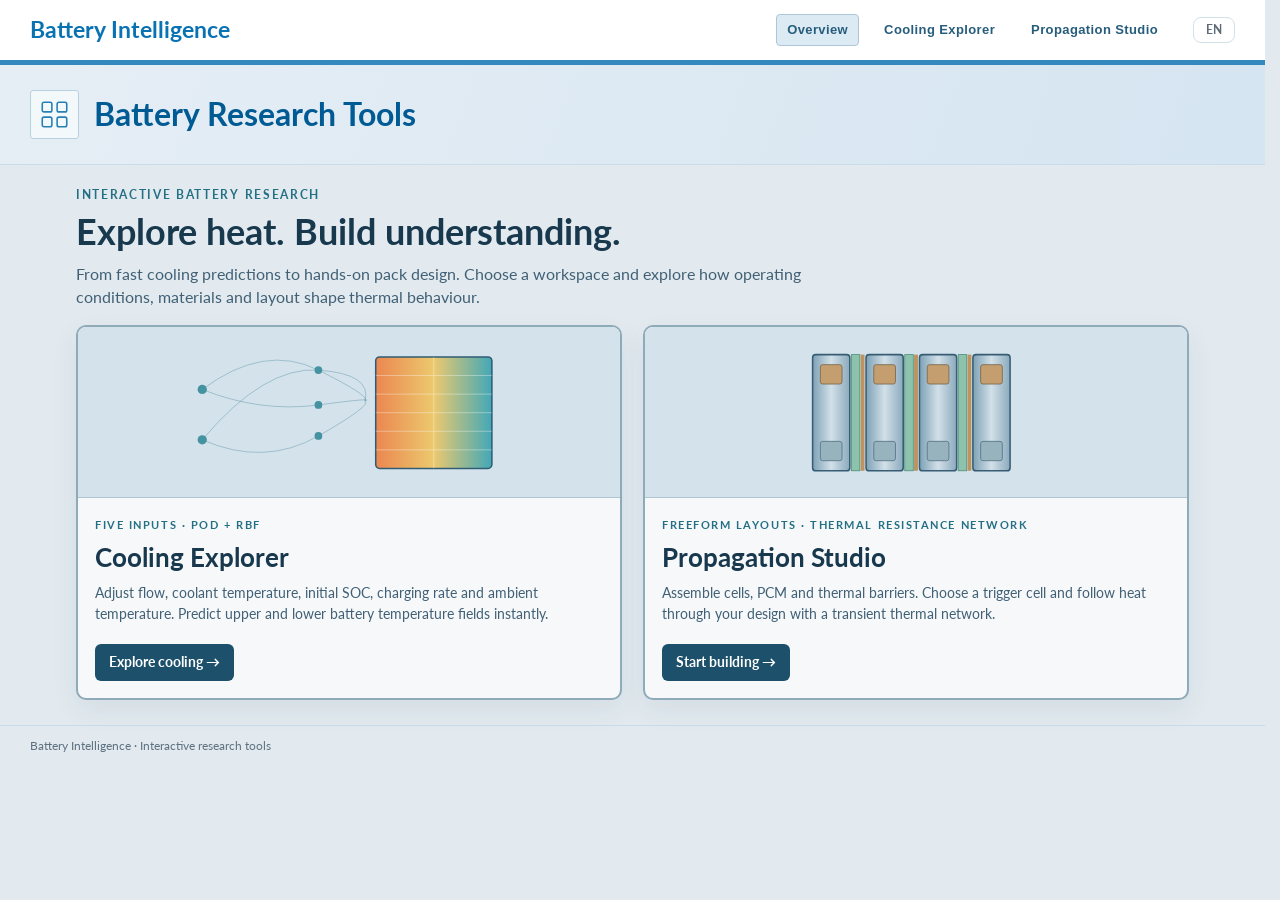
==== commit 01cc9902: "Fit overview cards on screen and insert parts at snapped seams" ====
--- a/index.html
+++ b/index.html
@@ -1,4 +1,4 @@
-<!doctype html><html lang="en"><head><meta charset="utf-8"><meta name="viewport" content="width=device-width,initial-scale=1"><title>Battery Intelligence — Interactive research tools</title><meta name="description" content="Explore battery cooling predictions and build thermal propagation layouts in one interactive research platform."><link rel="stylesheet" href="./suite.css"><link rel="stylesheet" href="./overview.css?v=overview-2"></head><body><div class="suite-header"><a class="suite-brand" href="./">Battery Intelligence</a>
+<!doctype html><html lang="en"><head><meta charset="utf-8"><meta name="viewport" content="width=device-width,initial-scale=1"><title>Battery Intelligence — Interactive research tools</title><meta name="description" content="Explore battery cooling predictions and build thermal propagation layouts in one interactive research platform."><link rel="stylesheet" href="./suite.css"><link rel="stylesheet" href="./overview.css?v=overview-3"></head><body><div class="suite-header"><a class="suite-brand" href="./">Battery Intelligence</a>
 <nav class="suite-links" aria-label="Battery Intelligence modules" data-no-i18n>
 <a href="./" aria-current="page">Overview</a>
 <a href="./cooling/">Cooling Explorer</a>
--- a/overview.css
+++ b/overview.css
@@ -8,26 +8,26 @@
 }
 
 .intro, .tools {
-  width: min(83%, 1700px);
+  width: min(88%, 1120px);
   margin-inline: auto;
 }
 
-.intro { padding-block: clamp(32px, 3.2vw, 66px) clamp(28px, 2.7vw, 56px); }
+.intro { padding-block: clamp(14px, 2.4svh, 28px) clamp(12px, 1.9svh, 24px); }
 
 .eyebrow, .tag {
   color: #236f83;
-  font-size: clamp(11px, .82vw, 17px);
+  font-size: 11px;
   font-weight: 700;
   letter-spacing: .14em;
   text-transform: uppercase;
 }
 
-.eyebrow { font-size: clamp(12px, .94vw, 19px); }
+.eyebrow { display: block; font-size: 12px; line-height: 1.25; }
 
 .intro h2 {
-  margin: .37em 0;
+  margin: .28em 0;
   color: #18384d;
-  font-size: clamp(32px, 3.55vw, 74px);
+  font-size: clamp(28px, 2.8vw, 44px);
   font-weight: 700;
   line-height: 1.12;
 }
@@ -36,14 +36,15 @@
   max-width: 50em;
   margin: 0;
   color: #416075;
-  font-size: clamp(16px, 1.18vw, 24px);
+  font-size: clamp(14px, 1.25vw, 17px);
+  line-height: 1.45;
 }
 
 .tools {
   display: grid;
   grid-template-columns: repeat(2, minmax(0, 1fr));
-  gap: clamp(20px, 1.9vw, 40px);
-  padding-bottom: clamp(36px, 3.4vw, 70px);
+  gap: clamp(16px, 1.6vw, 26px);
+  padding-bottom: clamp(18px, 2.8svh, 32px);
 }
 
 .tool {
@@ -65,48 +66,49 @@
   display: grid;
   place-items: center;
   aspect-ratio: 2.6;
+  max-height: clamp(112px, 19svh, 210px);
   border-bottom: 1px solid #afc5d1;
   background: #d4e2eb;
 }
 
-.art svg { display: block; width: 75%; height: auto; }
+.art svg { display: block; width: 75%; height: 82%; max-height: inherit; }
 
 .copy {
   display: flex;
   flex: 1;
   flex-direction: column;
   align-items: flex-start;
-  min-height: clamp(225px, 19.55vw, 405px);
-  padding: clamp(23px, 2vw, 41px);
+  padding: clamp(15px, 1.35vw, 24px);
 }
 
 .copy h2 {
-  margin: .46em 0 .55em;
+  margin: .35em 0 .4em;
   color: #18384d;
-  font-size: clamp(24px, 2vw, 42px);
+  font-size: clamp(21px, 2vw, 30px);
   line-height: 1.2;
 }
 
 .copy p {
-  margin: 0 0 clamp(23px, 2.6vw, 54px);
+  margin: 0 0 clamp(12px, 2.2svh, 24px);
   color: #416075;
-  font-size: clamp(15px, 1.05vw, 22px);
+  font-size: clamp(14px, 1.12vw, 16px);
+  line-height: 1.45;
 }
 
 .go {
   margin-top: auto;
-  padding: .62em 1.15em;
+  padding: .5em 1em;
   border-radius: 6px;
   background: #1c506b;
   color: white;
-  font-size: clamp(14px, 1.05vw, 22px);
+  font-size: 14px;
   font-weight: 700;
 }
 
 .tool:hover .go { background: #143f57; }
 
 .footer {
-  padding: 16px var(--suite-gutter);
+  padding: 10px var(--suite-gutter);
   border-top: 1px solid var(--suite-line);
   color: #5d7181;
   font-size: 12px;
@@ -114,6 +116,17 @@
 
 @media (max-width: 760px) {
   .intro, .tools { width: calc(100% - 2 * var(--suite-gutter)); }
-  .tools { grid-template-columns: 1fr; gap: 16px; }
-  .copy { min-height: 0; }
+  .tools { grid-template-columns: 1fr; gap: 12px; }
+  .tool { display: grid; grid-template-columns: 23% minmax(0, 1fr); }
+  .art {
+    aspect-ratio: auto;
+    max-height: none;
+    border-right: 1px solid #afc5d1;
+    border-bottom: 0;
+  }
+  .art svg { width: 92%; }
+  .copy { padding: 10px 12px; }
+  .copy h2 { margin-block: .22em; }
+  .copy p { margin-bottom: 9px; }
+  .tag { font-size: 10px; letter-spacing: .06em; line-height: 1.35; }
 }
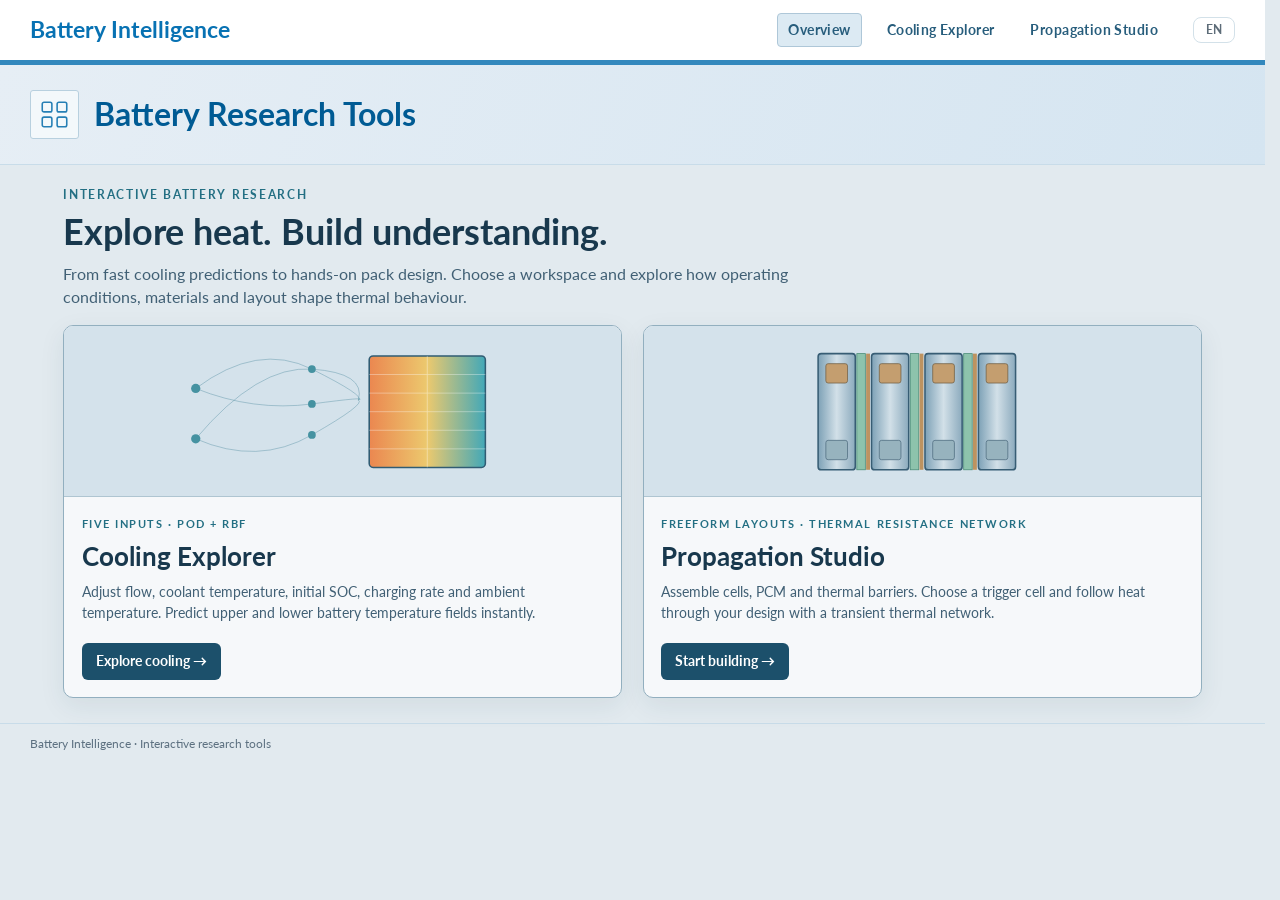
==== commit 48863253: "Polish research workspace sizing and add Propagation visitor statistics" ====
--- a/index.html
+++ b/index.html
@@ -1,4 +1,4 @@
-<!doctype html><html lang="en"><head><meta charset="utf-8"><meta name="viewport" content="width=device-width,initial-scale=1"><title>Battery Intelligence — Interactive research tools</title><meta name="description" content="Explore battery cooling predictions and build thermal propagation layouts in one interactive research platform."><link rel="stylesheet" href="./suite.css"><link rel="stylesheet" href="./overview.css?v=overview-3"></head><body><div class="suite-header"><a class="suite-brand" href="./">Battery Intelligence</a>
+<!doctype html><html lang="en"><head><meta charset="utf-8"><meta name="viewport" content="width=device-width,initial-scale=1"><title>Battery Intelligence — Interactive research tools</title><meta name="description" content="Explore battery cooling predictions and build thermal propagation layouts in one interactive research platform."><link rel="stylesheet" href="./suite.css?v=ui-2"><link rel="stylesheet" href="./overview.css?v=ui-2"></head><body><div class="suite-header"><a class="suite-brand" href="./">Battery Intelligence</a>
 <nav class="suite-links" aria-label="Battery Intelligence modules" data-no-i18n>
 <a href="./" aria-current="page">Overview</a>
 <a href="./cooling/">Cooling Explorer</a>
--- a/suite.css
+++ b/suite.css
@@ -2,7 +2,7 @@
 @font-face{font-family:Lato;src:url('./assets/Lato-Bold.ttf') format('truetype');font-style:normal;font-weight:700;font-display:swap}
 
 :root {
-  --suite-gutter: max(30px, calc((100vw - 1576px) / 2));
+  --suite-gutter: max(30px, calc((100vw - 1720px) / 2));
   --suite-font: Lato, "Segoe UI", "Microsoft YaHei", Helvetica, Arial, sans-serif;
   --suite-blue: #005b94;
   --suite-accent: #3388bd;
@@ -47,7 +47,7 @@
   display: flex;
   align-items: center;
   gap: 14px;
-  font: 600 13px/1.25 Arial, sans-serif;
+  font: 700 14px/1.25 var(--suite-font);
   letter-spacing: .03em;
 }
 
@@ -134,6 +134,43 @@
 
 .suite-title-extra { min-width: 0; }
 
+.suite-header a:focus-visible,
+.suite-header button:focus-visible {
+  outline: 2px solid #167bac;
+  outline-offset: 3px;
+}
+
+@media (min-width: 1450px) {
+  .suite-brand { font-size: 25px; }
+  .suite-titlebar h1 { font-size: 36px; }
+  .suite-mark { flex-basis: 54px; width: 54px; height: 54px; }
+}
+
+.visitor-panel {
+  width: min(540px, calc(100% - 32px));
+  margin: 32px auto;
+  padding: 24px;
+  border: 1px solid var(--suite-line);
+  border-radius: 12px;
+  background: white;
+  text-align: center;
+  box-shadow: 0 5px 20px rgb(28 62 85 / 5%);
+}
+.visitor-panel h2 {
+  display: flex;
+  align-items: center;
+  justify-content: center;
+  gap: 10px;
+  margin: 0 0 18px;
+  color: #345971;
+  font: 700 17px/1.4 var(--suite-font);
+}
+.visitor-panel svg { width: 23px; height: 23px; fill: none; stroke: currentColor; stroke-width: 1.6; }
+.visitor-panel a { display: block; border-radius: 5px; }
+.visitor-panel a:focus-visible { outline: 2px solid #167bac; outline-offset: 4px; }
+.visitor-panel img { display: block; max-width: 100%; min-height: 50px; height: auto; margin: auto; }
+.visitor-panel p { color: #6c8191; font-size: 12px; margin: 16px 0 0; }
+
 @media (max-width: 1250px) {
   :root { --suite-gutter: 24px; }
   .suite-titlebar h1 { font-size: 27px; }
--- a/overview.css
+++ b/overview.css
@@ -8,7 +8,7 @@
 }
 
 .intro, .tools {
-  width: min(88%, 1120px);
+  width: min(90%, 1320px);
   margin-inline: auto;
 }
 
@@ -51,15 +51,16 @@
   display: flex;
   flex-direction: column;
   overflow: hidden;
-  border: 2px solid #8faab9;
+  border: 1px solid #92afbf;
   border-radius: clamp(10px, .73vw, 15px);
   background: #f6f8fa;
-  box-shadow: 0 10px 28px rgb(26 59 79 / 7%);
+  box-shadow: 0 8px 26px rgb(26 59 79 / 8%);
+  transition: border-color .18s, box-shadow .18s;
   color: inherit;
   text-decoration: none;
 }
 
-.tool:hover { border-color: var(--suite-accent); }
+.tool:hover { border-color: var(--suite-accent); box-shadow: 0 12px 32px rgb(26 59 79 / 14%); }
 .tool:focus-visible { outline: 2px solid var(--suite-blue); outline-offset: 4px; }
 
 .art {
@@ -107,6 +108,23 @@
 
 .tool:hover .go { background: #143f57; }
 
+@media (min-width: 1450px) and (min-height: 850px) {
+  .intro { padding-block: 30px 28px; }
+  .intro h2 { font-size: clamp(44px, 3vw, 56px); }
+  .intro p { font-size: 19px; }
+  .eyebrow { font-size: 13px; }
+  .tag { font-size: 12px; }
+  .art { max-height: 250px; }
+  .copy { padding: 26px 28px; }
+  .copy h2 { font-size: 34px; }
+  .copy p { font-size: 18px; }
+  .go { font-size: 16px; padding: 11px 18px; }
+}
+
+@media (prefers-reduced-motion: reduce) {
+  .tool { transition: none; }
+}
+
 .footer {
   padding: 10px var(--suite-gutter);
   border-top: 1px solid var(--suite-line);
